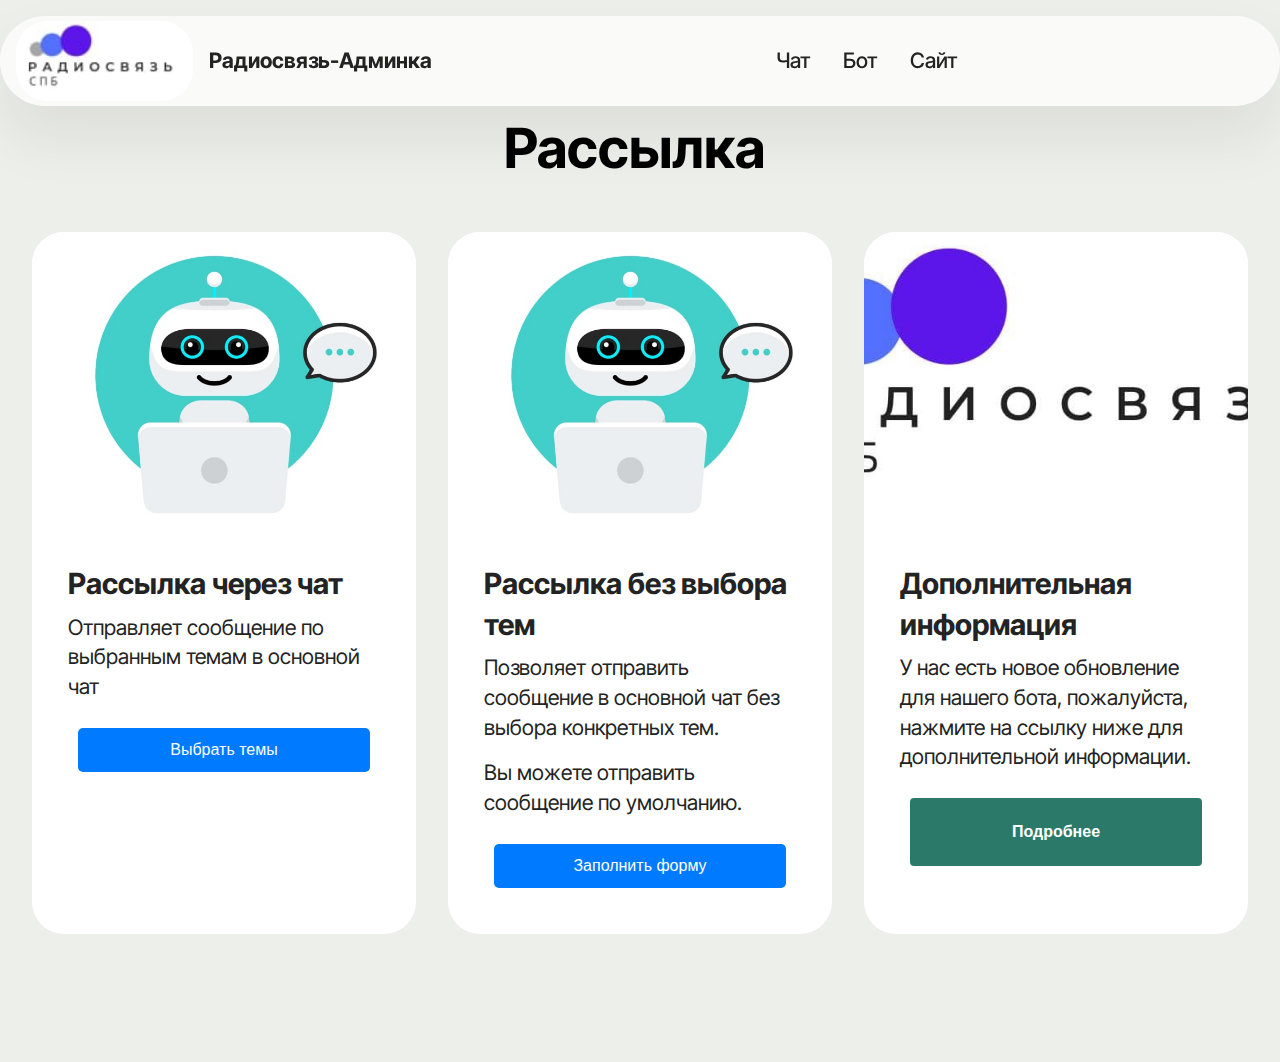
==== admin_lira/index.html @ dedae709 "main_2" ====
<!DOCTYPE html>
<html lang="ru">
<head>
    <meta charset="UTF-8">
    <meta name="viewport" content="width=device-width, initial-scale=1.0">
    <title>Выбор тем для Telegram групп</title>
    
    <link rel="stylesheet" href="assets/bootstrap/css/bootstrap.min.css">
    <link rel="stylesheet" href="assets/bootstrap/css/bootstrap-grid.min.css">
    <link rel="stylesheet" href="assets/bootstrap/css/bootstrap-reboot.min.css">
    <link rel="stylesheet" href="assets/animatecss/animate.css">
    <link rel="stylesheet" href="assets/dropdown/css/style.css">
    <link rel="stylesheet" href="assets/theme/css/style.css">
    <link rel="preload" href="https://fonts.googleapis.com/css?family=Inter+Tight:100,200,300,400,500,600,700,800,900,100i,200i,300i,400i,500i,600i,700i,800i,900i&display=swap" as="style" onload="this.onload=null;this.rel='stylesheet'">
    <link rel="preload" as="style" href="assets/mobirise/css/mbr-additional.css?v=ccTd9W">
    <link rel="stylesheet" href="assets/mobirise/css/mbr-additional.css?v=ccTd9W" type="text/css">
    <link rel="stylesheet" href="styles.css"> <!-- Подключение CSS -->
</head>
<body>

<section data-bs-version="5.1" class="menu menu5 cid-utfaYLsfMJ" once="menu" id="menu05-1i">
    <nav class="navbar navbar-dropdown navbar-fixed-top navbar-expand-lg">
        <div class="container">
            <div class="navbar-brand">
                <span class="navbar-logo">
                    <a href="https://dx78.ru/bot_lira/">
                        <img src="assets/images/logo-137x62.jpg" alt="Mobirise Website Builder" style="height: 5rem;">
                    </a>
                </span>
                <span class="navbar-caption-wrap"><a class="navbar-caption text-black display-4" href="https://dx78.ru/bot_lira/">Радиосвязь-Админка</a></span>
            </div>
            <button class="navbar-toggler" type="button" data-toggle="collapse" data-bs-toggle="collapse" data-target="#navbarSupportedContent" aria-controls="navbarNavAltMarkup" aria-expanded="false" aria-label="Toggle navigation">
                <div class="hamburger">
                    <span></span>
                    <span></span>
                    <span></span>
                    <span></span>
                </div>
            </button>
            <div class="collapse navbar-collapse" id="navbarSupportedContent">
                <ul class="navbar-nav nav-dropdown nav-right" data-app-modern-menu="true">
                    <li class="nav-item">
                        <a class="nav-link link text-black display-4" href="https://t.me/c/1863067354/720">Чат</a>
                    </li>
                    <li class="nav-item">
                        <a class="nav-link link text-black display-4" href="https://t.me/radiolo_bot"  aria-expanded="false">Бот</a>
                    </li>
                    <li class="nav-item">
                        <a class="nav-link link text-black display-4" href="https://dx78.ru/bot_lira/">Сайт</a>
                    </li>
                </ul>
            </div>
        </div>
    </nav>
</section>

<section data-bs-version="5.1" class="pricing02 cid-utfb4w1u7m" id="pricing02-1j">
    <div class="container">
        <div class="row justify-content-center">
            <div class="col-12 content-head">
                <div class="mbr-section-head mb-5">
                    <h4 class="mbr-section-title mbr-fonts-style align-center mb-0 display-2">
                        <strong>Рассылка&nbsp;</strong>
                    </h4>
                </div>
            </div>
        </div>

        <!-- Первый контейнер с выбором тем -->
        <div class="row">
            <div class="item features-image col-12 col-md-6 col-lg-4">
                <div class="item-wrapper">
                    <div class="item-img">
                        <img src="assets/images/571623756973-whatsloop-816x559.jpg" alt="Рассылка через чат">
                    </div>
                    <div class="item-content">
                        <h5 class="item-title mbr-fonts-style display-5">
                            <strong>Рассылка через чат</strong>
                        </h5>
                        <p class="mbr-text mbr-fonts-style display-7">
                            Отправляет сообщение по выбранным темам в основной чат
                        </p>
                        <button id="openFormBtn">Выбрать темы</button>
                        
                        <div id="overlay" class="overlay" style="display: none;">
                          <div class="theme-checkbox">
                              <h2>Выберите темы для Telegram групп:</h2>
                              <button id="selectAllBtn">Выбрать все</button>
                              <button id="deselectAllBtn">Снять выбор</button>
                              <div class="theme-list">
                                  <div class="theme-checkbox"><label><input type="checkbox" name="theme" value="Тема 1"> Срочные сообщения</label></div>
                                  <div class="theme-checkbox"><label><input type="checkbox" name="theme" value="Тема 2"> Полезные ссылки</label></div>
                                  <div class="theme-checkbox"><label><input type="checkbox" name="theme" value="Тема 3"> Месенджеры</label></div>
                                  <div class="theme-checkbox"><label><input type="checkbox" name="theme" value="Тема 4"> Софт по другим радиостанциям</label></div>
                                  <div class="theme-checkbox"><label><input type="checkbox" name="theme" value="Тема 5"> ВЕДА</label></div>
                                  <div class="theme-checkbox"><label><input type="checkbox" name="theme" value="Тема 6"> Гарантия Оборудование</label></div>
                                  <div class="theme-checkbox"><label><input type="checkbox" name="theme" value="Тема 7"> Ретрансляторы ДМР Lira</label></div>
                                  <div class="theme-checkbox"><label><input type="checkbox" name="theme" value="Тема 8"> Lira. Софт. Рекомендации . Обсуждения</label></div>
                                  <div class="theme-checkbox"><label><input type="checkbox" name="theme" value="Тема 9"> Дремучая дичь в установке антенн</label></div>
                                  <div class="theme-checkbox"><label><input type="checkbox" name="theme" value="Тема 10"> Заказ раций, обмен, продажа</label></div>
                                  <div class="theme-checkbox"><label><input type="checkbox" name="theme" value="Тема 11"> Ветерок Артгруппа</label></div>
                                  <div class="theme-checkbox"><label><input type="checkbox" name="theme" value="Тема 12"> Организация связи. Настройки</label></div>
                                  <div class="theme-checkbox"><label><input type="checkbox" name="theme" value="Тема 13"> ZOV карты</label></div>
                                  <div class="theme-checkbox"><label><input type="checkbox" name="theme" value="Тема 14"> Детекторы дронов. Оптимизация выбора</label></div>
                                  <div class="theme-checkbox"><label><input type="checkbox" name="theme" value="Тема 15"> Антенны. Литература и информация</label></div>
                                  <div class="theme-checkbox"><label><input type="checkbox" name="theme" value="Тема 16"> Глушилки. Дронов, связи и тд</label></div>
                                  <div class="theme-checkbox"><label><input type="checkbox" name="theme" value="Тема 17"> Соседи</label></div>
                                  <div class="theme-checkbox"><label><input type="checkbox" name="theme" value="Тема 18"> Анонс нового оборудования</label></div>
                                  <div class="theme-checkbox"><label><input type="checkbox" name="theme" value="Тема 19"> Дроны</label></div>
                                  <div class="theme-checkbox"><label><input type="checkbox" name="theme" value="Тема 20"> ГРОЗА Программа корректировки огня</label></div>
                                  <div class="theme-checkbox"><label><input type="checkbox" name="theme" value="Тема 21"> Решение для установки в технику</label></div>
                                  <div class="theme-checkbox"><label><input type="checkbox" name="theme" value="Тема 22"> Софт Lira. Примеры прошивок</label></div>
                                  <div class="theme-checkbox"><label><input type="checkbox" name="theme" value="Тема 23"> Дронница 2024</label></div>
                                  <div class="theme-checkbox"><label><input type="checkbox" name="theme" value="Тема 24"> Не рэб средство индивидуальной защиты</label></div>
                                  <div class="theme-checkbox"><label><input type="checkbox" name="theme" value="Тема 25"> Все по антеннам укв</label></div>
                                  <div class="theme-checkbox"><label><input type="checkbox" name="theme" value="Тема 26"> КЦПН Координационный Центр помощи</label></div>
                                  <div class="theme-checkbox"><label><input type="checkbox" name="theme" value="Тема 27"> Артиллерия вопросы. Помощь профессионалов</label></div>
                                  <div class="theme-checkbox"><label><input type="checkbox" name="theme" value="Тема 28"> NANO VNA</label></div>
                                  <div class="theme-checkbox"><label><input type="checkbox" name="theme" value="Тема 29"> Борьба с FPV</label></div>
                                  <div class="theme-checkbox"><label><input type="checkbox" name="theme" value="Тема 30"> KillCode</label></div>
                                  <div class="theme-checkbox"><label><input type="checkbox" name="theme" value="Тема 31"> Памяти</label></div>
                                  <div class="theme-checkbox"><label><input type="checkbox" name="theme" value="Тема 32"> Тактическая медицина</label></div>
                                  <div class="theme-checkbox"><label><input type="checkbox" name="theme" value="Тема 33"> Радиомониторинг</label></div>
                                  <div class="theme-checkbox"><label><input type="checkbox" name="theme" value="Тема 34"> Крипта</label></div>
                                  <div class="theme-checkbox"><label><input type="checkbox" name="theme" value="Тема 35"> Авиационная связь. И возможное взаимодействие</label></div>
                                  <div class="theme-checkbox"><label><input type="checkbox" name="theme" value="Тема 36"> ГПС Навигация. Полезный софт</label></div>
                                  <div class="theme-checkbox"><label><input type="checkbox" name="theme" value="Тема 37"> Вопросы в Академию связи</label></div>
                                  <div class="theme-checkbox"><label><input type="checkbox" name="theme" value="Тема 38"> Предложения ВУЗов по нашей тематике</label></div>
                                  <div class="theme-checkbox"><label><input type="checkbox" name="theme" value="Тема 39"> Репей Созвездие</label></div>
                                  <div class="theme-checkbox"><label><input type="checkbox" name="theme" value="Тема 40"> Для добавления связистов и причастных, пишите</label></div>
                                  <div class="theme-checkbox"><label><input type="checkbox" name="theme" value="Тема 41"> Сторонние ПО потРСТ</label></div>
                                  <div class="theme-checkbox"><label><input type="checkbox" name="theme" value="Тема 42"> Новости в связи от противника</label></div>
                                  <div class="theme-checkbox"><label><input type="checkbox" name="theme" value="Тема 43"> Пожелания и негатив по Lira</label></div>
                                  <div class="theme-checkbox"><label><input type="checkbox" name="theme" value="Тема 44"> Сотник</label></div>
                                  <div class="theme-checkbox"><label><input type="checkbox" name="theme" value="Тема 45"> При проблемах с РСТ. Гарантия</label></div>
                                  <div class="theme-checkbox"><label><input type="checkbox" name="theme" value="Тема 46"> Маскировка объектов. Техники. Ложные</label></div>
                                  <div class="theme-checkbox"><label><input type="checkbox" name="theme" value="Тема 47"> Периферия для раций. Обсуждение только</label></div>
                                  <div class="theme-checkbox"><label><input type="checkbox" name="theme" value="Тема 48"> Обсуждение установок радиостанций</label></div>
                                  <div class="theme-checkbox"><label><input type="checkbox" name="theme" value="Тема 49"> Информация по наличию оборудования</label></div>
                                  <div class="theme-checkbox"><label><input type="checkbox" name="theme" value="Тема 50"> Помехи связи противнику</label></div>
                              </div>
                              <div>
                                  <label for="message">Ваше сообщение:</label>
                                  <textarea id="message" name="message" rows="4"></textarea>
                              </div>
                              <div>
                                  <label for="file">Прикрепить файл:</label>
                                  <input type="file" id="fileInput" name="file" accept="*">
                              </div>
                              <button type="button" id="sendBtn">Отправить</button>
                              <button type="button" id="closeFormBtn">Закрыть</button>
                          </div>
                      </div>
                    </div>
                </div>
            </div>
            <!-- Второй контейнер без выбора тем -->
            <div class="item features-image col-12 col-md-6 col-lg-4">
                <div class="item-wrapper">
                    <div class="item-img">
                        <img src="assets/images/571623756973-whatsloop-816x559.jpg" alt="Рассылка без выбора тем">
                    </div>
                    <div class="item-content">
                        <h5 class="item-title mbr-fonts-style display-5">
                            <strong>Рассылка без выбора тем</strong>
                        </h5>
                        <p class="mbr-text mbr-fonts-style display-7">
                            Позволяет отправить сообщение в основной чат без выбора конкретных тем.
                        </p>
                        <p class="mbr-text mbr-fonts-style display-7">
                            Вы можете отправить сообщение по умолчанию.
                        </p>
                        <button id="openSimpleFormBtn">Заполнить форму</button>
                        
                        <div id="simpleOverlay" class="overlay" style="display: none;">
                            <div class="form-container">
                                <h2>Ваше сообщение:</h2>
                                <div>
                                    <label for="simpleMessage">Сообщение:</label>
                                    <textarea id="simpleMessage" name="simpleMessage" rows="4" style="width: 100%;"></textarea>
                                </div>
                                <div>
                                    <label for="simpleFile">Прикрепить файл:</label>
                                    <input type="file" id="simpleFileInput" name="simpleFile" accept="*">
                                </div>
                                <button type="button" id="sendSimpleBtn">Отправить</button>
                                <button type="button" id="closeSimpleFormBtn">Закрыть</button>
                            </div>
                        </div>
                    </div>
                </div>
            </div>

            <!-- Третий контейнер с фотографией, текстом и кнопкой-ссылкой -->
  <div class="item features-image col-12 col-md-6 col-lg-4">
      <div class="item-wrapper">
          <div class="item-img">
                        <img src="assets/images/logo-802x362.jpg" alt="Третий контейнер">
            </div>
              <div class="item-content">
                        <h5 class="item-title mbr-fonts-style display-5">
                            <strong>Дополнительная информация</strong>
                        </h5>
                        <p class="mbr-text mbr-fonts-style display-7">
                            У нас есть новое обновление для нашего бота, пожалуйста, нажмите на ссылку ниже для дополнительной информации.
                        </p>
                        <a class="btn btn-primary" href="https://dx78.ru/bot_lira/" target="_blank">Подробнее</a>
                    </div>
                </div>
            </div>
        </div>
    </div>
  
    <script src="script.js"></script> <!-- Подключение JavaScript -->
</section>
</body>
</html>
---- admin_lira/assets/dropdown/css/style.css ----
.navbar-dropdown {
  left: 0;
  padding: 0;
  position: absolute;
  right: 0;
  top: 0;
  transition: all 0.45s ease;
  z-index: 1030;
  background: #282828; }
  .navbar-dropdown .navbar-logo {
    margin-right: 0.8rem;
    transition: margin 0.3s ease-in-out;
    vertical-align: middle; }
    .navbar-dropdown .navbar-logo img {
      height: 3.125rem;
      transition: all 0.3s ease-in-out; }
    .navbar-dropdown .navbar-logo.mbr-iconfont {
      font-size: 3.125rem;
      line-height: 3.125rem; }
  .navbar-dropdown .navbar-caption {
    font-weight: 700;
    white-space: normal;
    vertical-align: -4px;
    line-height: 3.125rem !important; }
    .navbar-dropdown .navbar-caption, .navbar-dropdown .navbar-caption:hover {
      color: inherit;
      text-decoration: none; }
  .navbar-dropdown .mbr-iconfont + .navbar-caption {
    vertical-align: -1px; }
  .navbar-dropdown.navbar-fixed-top {
    position: fixed; }
  .navbar-dropdown .navbar-brand span {
    vertical-align: -4px; }
  .navbar-dropdown.bg-color.transparent {
    background: none; }
  .navbar-dropdown.navbar-short .navbar-brand {
    padding: 0.625rem 0; }
    .navbar-dropdown.navbar-short .navbar-brand span {
      vertical-align: -1px; }
  .navbar-dropdown.navbar-short .navbar-caption {
    line-height: 2.375rem !important;
    vertical-align: -2px; }
  .navbar-dropdown.navbar-short .navbar-logo {
    margin-right: 0.5rem; }
    .navbar-dropdown.navbar-short .navbar-logo img {
      height: 2.375rem; }
    .navbar-dropdown.navbar-short .navbar-logo.mbr-iconfont {
      font-size: 2.375rem;
      line-height: 2.375rem; }
  .navbar-dropdown.navbar-short .mbr-table-cell {
    height: 3.625rem; }
  .navbar-dropdown .navbar-close {
    left: 0.6875rem;
    position: fixed;
    top: 0.75rem;
    z-index: 1000; }
  .navbar-dropdown .hamburger-icon {
    content: "";
    display: inline-block;
    vertical-align: middle;
    width: 16px;
    -webkit-box-shadow: 0 -6px 0 1px #282828,0 0 0 1px #282828,0 6px 0 1px #282828;
    -moz-box-shadow: 0 -6px 0 1px #282828,0 0 0 1px #282828,0 6px 0 1px #282828;
    box-shadow: 0 -6px 0 1px #282828,0 0 0 1px #282828,0 6px 0 1px #282828; }

.dropdown-menu .dropdown-toggle[data-toggle="dropdown-submenu"]::after {
  border-bottom: 0.35em solid transparent;
  border-left: 0.35em solid;
  border-right: 0;
  border-top: 0.35em solid transparent;
  margin-left: 0.3rem; }

.dropdown-menu .dropdown-item:focus {
  outline: 0; }

.nav-dropdown {
  font-size: 0.75rem;
  font-weight: 500;
  height: auto !important; }
  .nav-dropdown .nav-btn {
    padding-left: 1rem; }
  .nav-dropdown .link {
    margin: .667em 1.667em;
    font-weight: 500;
    padding: 0;
    transition: color .2s ease-in-out; }
    .nav-dropdown .link.dropdown-toggle {
      margin-right: 2.583em; }
      .nav-dropdown .link.dropdown-toggle::after {
        margin-left: .25rem;
        border-top: 0.35em solid;
        border-right: 0.35em solid transparent;
        border-left: 0.35em solid transparent;
        border-bottom: 0; }
      .nav-dropdown .link.dropdown-toggle[aria-expanded="true"] {
        margin: 0;
        padding: 0.667em 3.263em  0.667em 1.667em; }
  .nav-dropdown .link::after,
  .nav-dropdown .dropdown-item::after {
    color: inherit; }
  .nav-dropdown .btn {
    font-size: 0.75rem;
    font-weight: 700;
    letter-spacing: 0;
    margin-bottom: 0;
    padding-left: 1.25rem;
    padding-right: 1.25rem; }
  .nav-dropdown .dropdown-menu {
    border-radius: 0;
    border: 0;
    left: 0;
    margin: 0;
    padding-bottom: 1.25rem;
    padding-top: 1.25rem;
    position: relative; }
  .nav-dropdown .dropdown-submenu {
    margin-left: 0.125rem;
    top: 0; }
  .nav-dropdown .dropdown-item {
    font-weight: 500;
    line-height: 2;
    padding: 0.3846em 4.615em 0.3846em 1.5385em;
    position: relative;
    transition: color .2s ease-in-out, background-color .2s ease-in-out; }
    .nav-dropdown .dropdown-item::after {
      margin-top: -0.3077em;
      position: absolute;
      right: 1.1538em;
      top: 50%; }
    .nav-dropdown .dropdown-item:focus, .nav-dropdown .dropdown-item:hover {
      background: none; }

@media (max-width: 767px) {
  .nav-dropdown.navbar-toggleable-sm {
    bottom: 0;
    display: none;
    left: 0;
    overflow-x: hidden;
    position: fixed;
    top: 0;
    transform: translateX(-100%);
    -ms-transform: translateX(-100%);
    -webkit-transform: translateX(-100%);
    width: 18.75rem;
    z-index: 999; } }
.nav-dropdown.navbar-toggleable-xl {
  bottom: 0;
  display: none;
  left: 0;
  overflow-x: hidden;
  position: fixed;
  top: 0;
  transform: translateX(-100%);
  -ms-transform: translateX(-100%);
  -webkit-transform: translateX(-100%);
  width: 18.75rem;
  z-index: 999; }

.nav-dropdown-sm {
  display: block !important;
  overflow-x: hidden;
  overflow: auto;
  padding-top: 3.875rem; }
  .nav-dropdown-sm::after {
    content: "";
    display: block;
    height: 3rem;
    width: 100%; }
  .nav-dropdown-sm.collapse.in ~ .navbar-close {
    display: block !important; }
  .nav-dropdown-sm.collapsing, .nav-dropdown-sm.collapse.in {
    transform: translateX(0);
    -ms-transform: translateX(0);
    -webkit-transform: translateX(0);
    transition: all 0.25s ease-out;
    -webkit-transition: all 0.25s ease-out;
    background: #282828; }
  .nav-dropdown-sm.collapsing[aria-expanded="false"] {
    transform: translateX(-100%);
    -ms-transform: translateX(-100%);
    -webkit-transform: translateX(-100%); }
  .nav-dropdown-sm .nav-item {
    display: block;
    margin-left: 0 !important;
    padding-left: 0; }
  .nav-dropdown-sm .link,
  .nav-dropdown-sm .dropdown-item {
    border-top: 1px dotted rgba(255, 255, 255, 0.1);
    font-size: 0.8125rem;
    line-height: 1.6;
    margin: 0 !important;
    padding: 0.875rem 2.4rem 0.875rem 1.5625rem !important;
    position: relative;
    white-space: normal; }
    .nav-dropdown-sm .link:focus, .nav-dropdown-sm .link:hover,
    .nav-dropdown-sm .dropdown-item:focus,
    .nav-dropdown-sm .dropdown-item:hover {
      background: rgba(0, 0, 0, 0.2) !important;
      color: #c0a375; }
  .nav-dropdown-sm .nav-btn {
    position: relative;
    padding: 1.5625rem 1.5625rem 0 1.5625rem; }
    .nav-dropdown-sm .nav-btn::before {
      border-top: 1px dotted rgba(255, 255, 255, 0.1);
      content: "";
      left: 0;
      position: absolute;
      top: 0;
      width: 100%; }
    .nav-dropdown-sm .nav-btn + .nav-btn {
      padding-top: 0.625rem; }
      .nav-dropdown-sm .nav-btn + .nav-btn::before {
        display: none; }
  .nav-dropdown-sm .btn {
    padding: 0.625rem 0; }
  .nav-dropdown-sm .dropdown-toggle[data-toggle="dropdown-submenu"]::after {
    margin-left: .25rem;
    border-top: 0.35em solid;
    border-right: 0.35em solid transparent;
    border-left: 0.35em solid transparent;
    border-bottom: 0; }
  .nav-dropdown-sm .dropdown-toggle[data-toggle="dropdown-submenu"][aria-expanded="true"]::after {
    border-top: 0;
    border-right: 0.35em solid transparent;
    border-left: 0.35em solid transparent;
    border-bottom: 0.35em solid; }
  .nav-dropdown-sm .dropdown-menu {
    margin: 0;
    padding: 0;
    position: relative;
    top: 0;
    left: 0;
    width: 100%;
    border: 0;
    float: none;
    border-radius: 0;
    background: none; }
  .nav-dropdown-sm .dropdown-submenu {
    left: 100%;
    margin-left: 0.125rem;
    margin-top: -1.25rem;
    top: 0; }

.navbar-toggleable-sm .nav-dropdown .dropdown-menu {
  position: absolute; }

.navbar-toggleable-sm .nav-dropdown .dropdown-submenu {
  left: 100%;
  margin-left: 0.125rem;
  margin-top: -1.25rem;
  top: 0; }

.navbar-toggleable-sm.opened .nav-dropdown .dropdown-menu {
  position: relative; }

.navbar-toggleable-sm.opened .nav-dropdown .dropdown-submenu {
  left: 0;
  margin-left: 00rem;
  margin-top: 0rem;
  top: 0; }

.is-builder .nav-dropdown.collapsing {
  transition: none !important; }
---- admin_lira/assets/theme/css/style.css ----
@charset "UTF-8";
section {
  background-color: #ffffff;
}

body {
  font-style: normal;
  line-height: 1.5;
  font-weight: 400;
  color: #232323;
  position: relative;
}

button {
  background-color: transparent;
  border-color: transparent;
}

.embla__button,
.carousel-control {
  background-color: #edefea !important;
  opacity: 0.8 !important;
  color: #464845 !important;
  border-color: #edefea !important;
}

.carousel .close,
.modalWindow .close {
  background-color: #edefea !important;
  color: #464845 !important;
  border-color: #edefea !important;
  opacity: 0.8 !important;
}

.carousel .close:hover,
.modalWindow .close:hover {
  opacity: 1 !important;
}

.carousel-indicators li {
  background-color: #edefea !important;
  border: 2px solid #464845 !important;
}

.carousel-indicators li:hover,
.carousel-indicators li:active {
  opacity: 0.8 !important;
}

.embla__button:hover,
.carousel-control:hover {
  background-color: #edefea !important;
  opacity: 1 !important;
}

.modalWindow-video-container {
  height: 80%;
}

section,
.container,
.container-fluid {
  position: relative;
  word-wrap: break-word;
}

a.mbr-iconfont:hover {
  text-decoration: none;
}

.article .lead p,
.article .lead ul,
.article .lead ol,
.article .lead pre,
.article .lead blockquote {
  margin-bottom: 0;
}

a {
  font-style: normal;
  font-weight: 400;
  cursor: pointer;
}
a, a:hover {
  text-decoration: none;
}

.mbr-section-title {
  font-style: normal;
  line-height: 1.3;
}

.mbr-section-subtitle {
  line-height: 1.3;
}

.mbr-text {
  font-style: normal;
  line-height: 1.7;
}

h1,
h2,
h3,
h4,
h5,
h6,
.display-1,
.display-2,
.display-4,
.display-5,
.display-7,
span,
p,
a {
  line-height: 1;
  word-break: break-word;
  word-wrap: break-word;
  font-weight: 400;
}

b,
strong {
  font-weight: bold;
}

input:-webkit-autofill, input:-webkit-autofill:hover, input:-webkit-autofill:focus, input:-webkit-autofill:active {
  transition-delay: 9999s;
  -webkit-transition-property: background-color, color;
  transition-property: background-color, color;
}

textarea[type=hidden] {
  display: none;
}

section {
  background-position: 50% 50%;
  background-repeat: no-repeat;
  background-size: cover;
}
section .mbr-background-video,
section .mbr-background-video-preview {
  position: absolute;
  bottom: 0;
  left: 0;
  right: 0;
  top: 0;
}

.hidden {
  visibility: hidden;
}

.mbr-z-index20 {
  z-index: 20;
}

/*! Base colors */
.mbr-white {
  color: #ffffff;
}

.mbr-black {
  color: #111111;
}

.mbr-bg-white {
  background-color: #ffffff;
}

.mbr-bg-black {
  background-color: #000000;
}

/*! Text-aligns */
.align-left {
  text-align: left;
}

.align-center {
  text-align: center;
}

.align-right {
  text-align: right;
}

/*! Font-weight  */
.mbr-light {
  font-weight: 300;
}

.mbr-regular {
  font-weight: 400;
}

.mbr-semibold {
  font-weight: 500;
}

.mbr-bold {
  font-weight: 700;
}

/*! Media  */
.media-content {
  flex-basis: 100%;
}

.media-container-row {
  display: flex;
  flex-direction: row;
  flex-wrap: wrap;
  justify-content: center;
  align-content: center;
  align-items: start;
}
.media-container-row .media-size-item {
  width: 400px;
}

.media-container-column {
  display: flex;
  flex-direction: column;
  flex-wrap: wrap;
  justify-content: center;
  align-content: center;
  align-items: stretch;
}
.media-container-column > * {
  width: 100%;
}

@media (min-width: 992px) {
  .media-container-row {
    flex-wrap: nowrap;
  }
}
figure {
  margin-bottom: 0;
  overflow: hidden;
}

figure[mbr-media-size] {
  transition: width 0.1s;
}

img,
iframe {
  display: block;
  width: 100%;
}

.card {
  background-color: transparent;
  border: none;
}

.card-box {
  width: 100%;
}

.card-img {
  text-align: center;
  flex-shrink: 0;
  -webkit-flex-shrink: 0;
}

.media {
  max-width: 100%;
  margin: 0 auto;
}

.mbr-figure {
  align-self: center;
}

.media-container > div {
  max-width: 100%;
}

.mbr-figure img,
.card-img img {
  width: 100%;
}

@media (max-width: 991px) {
  .media-size-item {
    width: auto !important;
  }
  .media {
    width: auto;
  }
  .mbr-figure {
    width: 100% !important;
  }
}
/*! Buttons */
.mbr-section-btn {
  margin-left: -0.6rem;
  margin-right: -0.6rem;
  font-size: 0;
}

.btn {
  font-weight: 600;
  border-width: 1px;
  font-style: normal;
  margin: 0.6rem 0.6rem;
  white-space: normal;
  transition: all 0.2s ease-in-out;
  display: inline-flex;
  align-items: center;
  justify-content: center;
  word-break: break-word;
}

.btn-sm {
  font-weight: 600;
  letter-spacing: 0px;
  transition: all 0.3s ease-in-out;
}

.btn-md {
  font-weight: 600;
  letter-spacing: 0px;
  transition: all 0.3s ease-in-out;
}

.btn-lg {
  font-weight: 600;
  letter-spacing: 0px;
  transition: all 0.3s ease-in-out;
}

.btn-form {
  margin: 0;
}
.btn-form:hover {
  cursor: pointer;
}

nav .mbr-section-btn {
  margin-left: 0rem;
  margin-right: 0rem;
}

/*! Btn icon margin */
.btn .mbr-iconfont,
.btn.btn-sm .mbr-iconfont {
  order: 1;
  cursor: pointer;
  margin-left: 0.5rem;
  vertical-align: sub;
}

.btn.btn-md .mbr-iconfont,
.btn.btn-md .mbr-iconfont {
  margin-left: 0.8rem;
}

.mbr-regular {
  font-weight: 400;
}

.mbr-semibold {
  font-weight: 500;
}

.mbr-bold {
  font-weight: 700;
}

[type=submit] {
  -webkit-appearance: none;
}

/*! Full-screen */
.mbr-fullscreen .mbr-overlay {
  min-height: 100vh;
}

.mbr-fullscreen {
  display: flex;
  display: -moz-flex;
  display: -ms-flex;
  display: -o-flex;
  align-items: center;
  min-height: 100vh;
  padding-top: 3rem;
  padding-bottom: 3rem;
}

/*! Map */
.map {
  height: 25rem;
  position: relative;
}
.map iframe {
  width: 100%;
  height: 100%;
}

/*! Scroll to top arrow */
.mbr-arrow-up {
  bottom: 25px;
  right: 90px;
  position: fixed;
  text-align: right;
  z-index: 5000;
  color: #ffffff;
  font-size: 22px;
}

.mbr-arrow-up a {
  background: rgba(0, 0, 0, 0.2);
  border-radius: 50%;
  color: #fff;
  display: inline-block;
  height: 60px;
  width: 60px;
  border: 2px solid #fff;
  outline-style: none !important;
  position: relative;
  text-decoration: none;
  transition: all 0.3s ease-in-out;
  cursor: pointer;
  text-align: center;
}
.mbr-arrow-up a:hover {
  background-color: rgba(0, 0, 0, 0.4);
}
.mbr-arrow-up a i {
  line-height: 60px;
}

.mbr-arrow-up-icon {
  display: block;
  color: #fff;
}

.mbr-arrow-up-icon::before {
  content: "›";
  display: inline-block;
  font-family: serif;
  font-size: 22px;
  line-height: 1;
  font-style: normal;
  position: relative;
  top: 6px;
  left: -4px;
  transform: rotate(-90deg);
}

/*! Arrow Down */
.mbr-arrow {
  position: absolute;
  bottom: 45px;
  left: 50%;
  width: 60px;
  height: 60px;
  cursor: pointer;
  background-color: rgba(80, 80, 80, 0.5);
  border-radius: 50%;
  transform: translateX(-50%);
}
@media (max-width: 767px) {
  .mbr-arrow {
    display: none;
  }
}
.mbr-arrow > a {
  display: inline-block;
  text-decoration: none;
  outline-style: none;
  animation: arrowdown 1.7s ease-in-out infinite;
  color: #ffffff;
}
.mbr-arrow > a > i {
  position: absolute;
  top: -2px;
  left: 15px;
  font-size: 2rem;
}

#scrollToTop a i::before {
  content: "";
  position: absolute;
  display: block;
  border-bottom: 2.5px solid #fff;
  border-left: 2.5px solid #fff;
  width: 27.8%;
  height: 27.8%;
  left: 50%;
  top: 51%;
  transform: translateY(-30%) translateX(-50%) rotate(135deg);
}

@keyframes arrowdown {
  0% {
    transform: translateY(0px);
  }
  50% {
    transform: translateY(-5px);
  }
  100% {
    transform: translateY(0px);
  }
}
@media (max-width: 500px) {
  .mbr-arrow-up {
    left: 0;
    right: 0;
    text-align: center;
  }
}
/*Gradients animation*/
@keyframes gradient-animation {
  from {
    background-position: 0% 100%;
    animation-timing-function: ease-in-out;
  }
  to {
    background-position: 100% 0%;
    animation-timing-function: ease-in-out;
  }
}
.bg-gradient {
  background-size: 200% 200%;
  animation: gradient-animation 5s infinite alternate;
  -webkit-animation: gradient-animation 5s infinite alternate;
}

.menu .navbar-brand {
  display: -webkit-flex;
}
.menu .navbar-brand span {
  display: flex;
  display: -webkit-flex;
}
.menu .navbar-brand .navbar-caption-wrap {
  display: -webkit-flex;
}
.menu .navbar-brand .navbar-logo img {
  display: -webkit-flex;
  width: auto;
}
@media (min-width: 768px) and (max-width: 991px) {
  .menu .navbar-toggleable-sm .navbar-nav {
    display: -ms-flexbox;
  }
}
@media (max-width: 991px) {
  .menu .navbar-collapse {
    max-height: 93.5vh;
  }
  .menu .navbar-collapse.show {
    overflow: auto;
  }
}
@media (min-width: 992px) {
  .menu .navbar-nav.nav-dropdown {
    display: -webkit-flex;
  }
  .menu .navbar-toggleable-sm .navbar-collapse {
    display: -webkit-flex !important;
  }
  .menu .collapsed .navbar-collapse {
    max-height: 93.5vh;
  }
  .menu .collapsed .navbar-collapse.show {
    overflow: auto;
  }
}
@media (max-width: 767px) {
  .menu .navbar-collapse {
    max-height: 80vh;
  }
}

.nav-link .mbr-iconfont {
  margin-right: 0.5rem;
}

.navbar {
  display: -webkit-flex;
  -webkit-flex-wrap: wrap;
  -webkit-align-items: center;
  -webkit-justify-content: space-between;
}

.navbar-collapse {
  -webkit-flex-basis: 100%;
  -webkit-flex-grow: 1;
  -webkit-align-items: center;
}

.nav-dropdown .link {
  padding: 0.667em 1.667em !important;
  margin: 0 !important;
}

.nav {
  display: -webkit-flex;
  -webkit-flex-wrap: wrap;
}

.row {
  display: -webkit-flex;
  -webkit-flex-wrap: wrap;
}

.justify-content-center {
  -webkit-justify-content: center;
}

.form-inline {
  display: -webkit-flex;
}

.card-wrapper {
  -webkit-flex: 1;
}

.carousel-control {
  z-index: 10;
  display: -webkit-flex;
}

.carousel-controls {
  display: -webkit-flex;
}

.media {
  display: -webkit-flex;
}

.form-group:focus {
  outline: none;
}

.jq-selectbox__select {
  padding: 7px 0;
  position: relative;
}

.jq-selectbox__dropdown {
  overflow: hidden;
  border-radius: 10px;
  position: absolute;
  top: 100%;
  left: 0 !important;
  width: 100% !important;
}

.jq-selectbox__trigger-arrow {
  right: 0;
  transform: translateY(-50%);
}

.jq-selectbox li {
  padding: 1.07em 0.5em;
}

input[type=range] {
  padding-left: 0 !important;
  padding-right: 0 !important;
}

.modal-dialog,
.modal-content {
  height: 100%;
}

.modal-dialog .carousel-inner {
  height: calc(100vh - 1.75rem);
}
@media (max-width: 575px) {
  .modal-dialog .carousel-inner {
    height: calc(100vh - 1rem);
  }
}

.carousel-item {
  text-align: center;
}

.carousel-item img {
  margin: auto;
}

.navbar-toggler {
  align-self: flex-start;
  padding: 0.25rem 0.75rem;
  font-size: 1.25rem;
  line-height: 1;
  background: transparent;
  border: 1px solid transparent;
  border-radius: 0.25rem;
}

.navbar-toggler:focus,
.navbar-toggler:hover {
  text-decoration: none;
  box-shadow: none;
}

.navbar-toggler-icon {
  display: inline-block;
  width: 1.5em;
  height: 1.5em;
  vertical-align: middle;
  content: "";
  background: no-repeat center center;
  background-size: 100% 100%;
}

.navbar-toggler-left {
  position: absolute;
  left: 1rem;
}

.navbar-toggler-right {
  position: absolute;
  right: 1rem;
}

.card-img {
  width: auto;
}

.menu .navbar.collapsed:not(.beta-menu) {
  flex-direction: column;
}

.carousel-item.active,
.carousel-item-next,
.carousel-item-prev {
  display: flex;
}

.note-air-layout .dropup .dropdown-menu,
.note-air-layout .navbar-fixed-bottom .dropdown .dropdown-menu {
  bottom: initial !important;
}

html,
body {
  height: auto;
  min-height: 100vh;
}

.dropup .dropdown-toggle::after {
  display: none;
}

.form-asterisk {
  font-family: initial;
  position: absolute;
  top: -2px;
  font-weight: normal;
}

.form-control-label {
  position: relative;
  cursor: pointer;
  margin-bottom: 0.357em;
  padding: 0;
}

.alert {
  color: #ffffff;
  border-radius: 0;
  border: 0;
  font-size: 1.1rem;
  line-height: 1.5;
  margin-bottom: 1.875rem;
  padding: 1.25rem;
  position: relative;
  text-align: center;
}
.alert.alert-form::after {
  background-color: inherit;
  bottom: -7px;
  content: "";
  display: block;
  height: 14px;
  left: 50%;
  margin-left: -7px;
  position: absolute;
  transform: rotate(45deg);
  width: 14px;
}

.form-control {
  background-color: #ffffff;
  background-clip: border-box;
  color: #232323;
  line-height: 1rem !important;
  height: auto;
  padding: 1.2rem 2rem;
  transition: border-color 0.25s ease 0s;
  border: 1px solid transparent !important;
  border-radius: 4px;
  box-shadow: rgba(0, 0, 0, 0.07) 0px 1px 1px 0px, rgba(0, 0, 0, 0.07) 0px 1px 3px 0px, rgba(0, 0, 0, 0.03) 0px 0px 0px 1px;
}
.form-active .form-control:invalid {
  border-color: red;
}

.row > * {
  padding-right: 1rem;
  padding-left: 1rem;
}

form .row {
  margin-left: -0.6rem;
  margin-right: -0.6rem;
}
form .row [class*=col] {
  padding-left: 0.6rem;
  padding-right: 0.6rem;
}

form .mbr-section-btn {
  padding-left: 0.6rem;
  padding-right: 0.6rem;
}

form .form-check-input {
  margin-top: 0.5;
}

textarea.form-control {
  line-height: 1.5rem !important;
}

.form-group {
  margin-bottom: 1.2rem;
}

.form-control,
form .btn {
  min-height: 48px;
}

.gdpr-block label span.textGDPR input[name=gdpr] {
  top: 7px;
}

.form-control:focus {
  box-shadow: none;
}

:focus {
  outline: none;
}

.mbr-overlay {
  background-color: #000;
  bottom: 0;
  left: 0;
  opacity: 0.5;
  position: absolute;
  right: 0;
  top: 0;
  z-index: 0;
  pointer-events: none;
}

blockquote {
  font-style: italic;
  padding: 3rem;
  font-size: 1.09rem;
  position: relative;
  border-left: 3px solid;
}

ul,
ol,
pre,
blockquote {
  margin-bottom: 2.3125rem;
}

.mt-4 {
  margin-top: 2rem !important;
}

.mb-4 {
  margin-bottom: 2rem !important;
}

.container,
.container-fluid {
  padding-left: 16px;
  padding-right: 16px;
}

.row {
  margin-left: -16px;
  margin-right: -16px;
}
.row > [class*=col] {
  padding-left: 16px;
  padding-right: 16px;
}

@media (min-width: 992px) {
  .container-fluid {
    padding-left: 32px;
    padding-right: 32px;
  }
}
@media (max-width: 991px) {
  .mbr-container {
    padding-left: 16px;
    padding-right: 16px;
  }
}
.app-video-wrapper > img {
  opacity: 1;
}

.app-video-wrapper {
  background: transparent;
}

.item {
  position: relative;
}

.dropdown-menu .dropdown-menu {
  left: 100%;
}

.dropdown-item + .dropdown-menu {
  display: none;
}

.dropdown-item:hover + .dropdown-menu,
.dropdown-menu:hover {
  display: block;
}

@media (min-aspect-ratio: 16/9) {
  .mbr-video-foreground {
    height: 300% !important;
    top: -100% !important;
  }
}
@media (max-aspect-ratio: 16/9) {
  .mbr-video-foreground {
    width: 300% !important;
    left: -100% !important;
  }
}.engine {
	position: absolute;
	text-indent: -2400px;
	text-align: center;
	padding: 0;
	top: 0;
	left: -2400px;
}
---- admin_lira/assets/mobirise/css/mbr-additional.css ----
.btn {
  border-width: 2px;
}
img,
.card-wrap,
.card-wrapper,
.video-wrapper,
.mbr-figure iframe,
.google-map iframe,
.slide-content,
.plan,
.card,
.item-wrapper {
  border-radius: 2rem !important;
}
.video-wrapper {
  overflow: hidden;
}
body {
  font-family: Inter Tight;
}
.display-1 {
  font-family: 'Inter Tight', sans-serif;
  font-size: 5rem;
  line-height: 1;
}
.display-1 > .mbr-iconfont {
  font-size: 6.25rem;
}
.display-2 {
  font-family: 'Inter Tight', sans-serif;
  font-size: 4rem;
  line-height: 1;
}
.display-2 > .mbr-iconfont {
  font-size: 5rem;
}
.display-4 {
  font-family: 'Inter Tight', sans-serif;
  font-size: 1.4rem;
  line-height: 1.5;
}
.display-4 > .mbr-iconfont {
  font-size: 1.75rem;
}
.display-5 {
  font-family: 'Inter Tight', sans-serif;
  font-size: 2rem;
  line-height: 1.5;
}
.display-5 > .mbr-iconfont {
  font-size: 2.5rem;
}
.display-7 {
  font-family: 'Inter Tight', sans-serif;
  font-size: 1.4rem;
  line-height: 1.3;
}
.display-7 > .mbr-iconfont {
  font-size: 1.75rem;
}
/* ---- Fluid typography for mobile devices ---- */
/* 1.4 - font scale ratio ( bootstrap == 1.42857 ) */
/* 100vw - current viewport width */
/* (48 - 20)  48 == 48rem == 768px, 20 == 20rem == 320px(minimal supported viewport) */
/* 0.65 - min scale variable, may vary */
@media (max-width: 992px) {
  .display-1 {
    font-size: 4rem;
  }
}
@media (max-width: 768px) {
  .display-1 {
    font-size: 3.5rem;
    font-size: calc( 2.4rem + (5 - 2.4) * ((100vw - 20rem) / (48 - 20)));
    line-height: calc( 1.1 * (2.4rem + (5 - 2.4) * ((100vw - 20rem) / (48 - 20))));
  }
  .display-2 {
    font-size: 3.2rem;
    font-size: calc( 2.05rem + (4 - 2.05) * ((100vw - 20rem) / (48 - 20)));
    line-height: calc( 1.3 * (2.05rem + (4 - 2.05) * ((100vw - 20rem) / (48 - 20))));
  }
  .display-4 {
    font-size: 1.12rem;
    font-size: calc( 1.14rem + (1.4 - 1.14) * ((100vw - 20rem) / (48 - 20)));
    line-height: calc( 1.4 * (1.14rem + (1.4 - 1.14) * ((100vw - 20rem) / (48 - 20))));
  }
  .display-5 {
    font-size: 1.6rem;
    font-size: calc( 1.35rem + (2 - 1.35) * ((100vw - 20rem) / (48 - 20)));
    line-height: calc( 1.4 * (1.35rem + (2 - 1.35) * ((100vw - 20rem) / (48 - 20))));
  }
  .display-7 {
    font-size: 1.12rem;
    font-size: calc( 1.14rem + (1.4 - 1.14) * ((100vw - 20rem) / (48 - 20)));
    line-height: calc( 1.4 * (1.14rem + (1.4 - 1.14) * ((100vw - 20rem) / (48 - 20))));
  }
}
@media (min-width: 992px) and (max-width: 1400px) {
  .display-1 {
    font-size: 3.5rem;
    font-size: calc( 2.4rem + (5 - 2.4) * ((100vw - 62rem) / (87 - 62)));
    line-height: calc( 1.1 * (2.4rem + (5 - 2.4) * ((100vw - 62rem) / (87 - 62))));
  }
  .display-2 {
    font-size: 3.2rem;
    font-size: calc( 2.05rem + (4 - 2.05) * ((100vw - 62rem) / (87 - 62)));
    line-height: calc( 1.3 * (2.05rem + (4 - 2.05) * ((100vw - 62rem) / (87 - 62))));
  }
  .display-4 {
    font-size: 1.12rem;
    font-size: calc( 1.14rem + (1.4 - 1.14) * ((100vw - 62rem) / (87 - 62)));
    line-height: calc( 1.4 * (1.14rem + (1.4 - 1.14) * ((100vw - 62rem) / (87 - 62))));
  }
  .display-5 {
    font-size: 1.6rem;
    font-size: calc( 1.35rem + (2 - 1.35) * ((100vw - 62rem) / (87 - 62)));
    line-height: calc( 1.4 * (1.35rem + (2 - 1.35) * ((100vw - 62rem) / (87 - 62))));
  }
  .display-7 {
    font-size: 1.12rem;
    font-size: calc( 1.14rem + (1.4 - 1.14) * ((100vw - 62rem) / (87 - 62)));
    line-height: calc( 1.4 * (1.14rem + (1.4 - 1.14) * ((100vw - 62rem) / (87 - 62))));
  }
}
/* Buttons */
.btn {
  padding: 1.25rem 2rem;
  border-radius: 4px;
}
@media (max-width: 767px) {
  .btn {
    padding: 0.75rem 1.5rem;
  }
}
.btn-sm {
  padding: 0.6rem 1.2rem;
  border-radius: 4px;
}
.btn-md {
  padding: 0.6rem 1.2rem;
  border-radius: 4px;
}
.btn-lg {
  padding: 1.25rem 2rem;
  border-radius: 4px;
}
.bg-primary {
  background-color: #2b7a69 !important;
}
.bg-success {
  background-color: #3a341c !important;
}
.bg-info {
  background-color: #320707 !important;
}
.bg-warning {
  background-color: #a0e2e1 !important;
}
.bg-danger {
  background-color: #ffffff !important;
}
.btn-primary,
.btn-primary:active {
  background-color: #2b7a69 !important;
  border-color: #2b7a69 !important;
  color: #ffffff !important;
  box-shadow: none;
}
.btn-primary:hover,
.btn-primary:focus,
.btn-primary.focus,
.btn-primary.active {
  color: inherit;
  background-color: #38a089 !important;
  border-color: #38a089 !important;
  box-shadow: none;
}
.btn-primary.disabled,
.btn-primary:disabled {
  color: #ffffff !important;
  background-color: #38a089 !important;
  border-color: #38a089 !important;
}
.btn-secondary,
.btn-secondary:active {
  background-color: #ffd7ef !important;
  border-color: #ffd7ef !important;
  color: #d70081 !important;
  box-shadow: none;
}
.btn-secondary:hover,
.btn-secondary:focus,
.btn-secondary.focus,
.btn-secondary.active {
  color: inherit;
  background-color: #ffffff !important;
  border-color: #ffffff !important;
  box-shadow: none;
}
.btn-secondary.disabled,
.btn-secondary:disabled {
  color: #d70081 !important;
  background-color: #ffffff !important;
  border-color: #ffffff !important;
}
.btn-info,
.btn-info:active {
  background-color: #320707 !important;
  border-color: #320707 !important;
  color: #ffffff !important;
  box-shadow: none;
}
.btn-info:hover,
.btn-info:focus,
.btn-info.focus,
.btn-info.active {
  color: inherit;
  background-color: #5f0d0d !important;
  border-color: #5f0d0d !important;
  box-shadow: none;
}
.btn-info.disabled,
.btn-info:disabled {
  color: #ffffff !important;
  background-color: #5f0d0d !important;
  border-color: #5f0d0d !important;
}
.btn-success,
.btn-success:active {
  background-color: #3a341c !important;
  border-color: #3a341c !important;
  color: #ffffff !important;
  box-shadow: none;
}
.btn-success:hover,
.btn-success:focus,
.btn-success.focus,
.btn-success.active {
  color: inherit;
  background-color: #5c532d !important;
  border-color: #5c532d !important;
  box-shadow: none;
}
.btn-success.disabled,
.btn-success:disabled {
  color: #ffffff !important;
  background-color: #5c532d !important;
  border-color: #5c532d !important;
}
.btn-warning,
.btn-warning:active {
  background-color: #a0e2e1 !important;
  border-color: #a0e2e1 !important;
  color: #1f6463 !important;
  box-shadow: none;
}
.btn-warning:hover,
.btn-warning:focus,
.btn-warning.focus,
.btn-warning.active {
  color: inherit;
  background-color: #c7eeed !important;
  border-color: #c7eeed !important;
  box-shadow: none;
}
.btn-warning.disabled,
.btn-warning:disabled {
  color: #1f6463 !important;
  background-color: #c7eeed !important;
  border-color: #c7eeed !important;
}
.btn-danger,
.btn-danger:active {
  background-color: #ffffff !important;
  border-color: #ffffff !important;
  color: #808080 !important;
  box-shadow: none;
}
.btn-danger:hover,
.btn-danger:focus,
.btn-danger.focus,
.btn-danger.active {
  color: inherit;
  background-color: #ffffff !important;
  border-color: #ffffff !important;
  box-shadow: none;
}
.btn-danger.disabled,
.btn-danger:disabled {
  color: #808080 !important;
  background-color: #ffffff !important;
  border-color: #ffffff !important;
}
.btn-white,
.btn-white:active {
  background-color: #eff0ec !important;
  border-color: #eff0ec !important;
  color: #757b62 !important;
  box-shadow: none;
}
.btn-white:hover,
.btn-white:focus,
.btn-white.focus,
.btn-white.active {
  color: inherit;
  background-color: #ffffff !important;
  border-color: #ffffff !important;
  box-shadow: none;
}
.btn-white.disabled,
.btn-white:disabled {
  color: #757b62 !important;
  background-color: #ffffff !important;
  border-color: #ffffff !important;
}
.btn-black,
.btn-black:active {
  background-color: #232323 !important;
  border-color: #232323 !important;
  color: #ffffff !important;
  box-shadow: none;
}
.btn-black:hover,
.btn-black:focus,
.btn-black.focus,
.btn-black.active {
  color: inherit;
  background-color: #3d3d3d !important;
  border-color: #3d3d3d !important;
  box-shadow: none;
}
.btn-black.disabled,
.btn-black:disabled {
  color: #ffffff !important;
  background-color: #3d3d3d !important;
  border-color: #3d3d3d !important;
}
.btn-primary-outline,
.btn-primary-outline:active {
  background-color: transparent !important;
  border-color: #2b7a69;
  color: #2b7a69;
}
.btn-primary-outline:hover,
.btn-primary-outline:focus,
.btn-primary-outline.focus,
.btn-primary-outline.active {
  color: #143a32 !important;
  background-color: transparent !important;
  border-color: #143a32 !important;
  box-shadow: none !important;
}
.btn-primary-outline.disabled,
.btn-primary-outline:disabled {
  color: #ffffff !important;
  background-color: #2b7a69 !important;
  border-color: #2b7a69 !important;
}
.btn-secondary-outline,
.btn-secondary-outline:active {
  background-color: transparent !important;
  border-color: #ffd7ef;
  color: #ffd7ef;
}
.btn-secondary-outline:hover,
.btn-secondary-outline:focus,
.btn-secondary-outline.focus,
.btn-secondary-outline.active {
  color: #ff80cc !important;
  background-color: transparent !important;
  border-color: #ff80cc !important;
  box-shadow: none !important;
}
.btn-secondary-outline.disabled,
.btn-secondary-outline:disabled {
  color: #d70081 !important;
  background-color: #ffd7ef !important;
  border-color: #ffd7ef !important;
}
.btn-info-outline,
.btn-info-outline:active {
  background-color: transparent !important;
  border-color: #320707;
  color: #320707;
}
.btn-info-outline:hover,
.btn-info-outline:focus,
.btn-info-outline.focus,
.btn-info-outline.active {
  color: #000000 !important;
  background-color: transparent !important;
  border-color: #000000 !important;
  box-shadow: none !important;
}
.btn-info-outline.disabled,
.btn-info-outline:disabled {
  color: #ffffff !important;
  background-color: #320707 !important;
  border-color: #320707 !important;
}
.btn-success-outline,
.btn-success-outline:active {
  background-color: transparent !important;
  border-color: #3a341c;
  color: #3a341c;
}
.btn-success-outline:hover,
.btn-success-outline:focus,
.btn-success-outline.focus,
.btn-success-outline.active {
  color: #000000 !important;
  background-color: transparent !important;
  border-color: #000000 !important;
  box-shadow: none !important;
}
.btn-success-outline.disabled,
.btn-success-outline:disabled {
  color: #ffffff !important;
  background-color: #3a341c !important;
  border-color: #3a341c !important;
}
.btn-warning-outline,
.btn-warning-outline:active {
  background-color: transparent !important;
  border-color: #a0e2e1;
  color: #a0e2e1;
}
.btn-warning-outline:hover,
.btn-warning-outline:focus,
.btn-warning-outline.focus,
.btn-warning-outline.active {
  color: #5ececc !important;
  background-color: transparent !important;
  border-color: #5ececc !important;
  box-shadow: none !important;
}
.btn-warning-outline.disabled,
.btn-warning-outline:disabled {
  color: #1f6463 !important;
  background-color: #a0e2e1 !important;
  border-color: #a0e2e1 !important;
}
.btn-danger-outline,
.btn-danger-outline:active {
  background-color: transparent !important;
  border-color: #ffffff;
  color: #ffffff;
}
.btn-danger-outline:hover,
.btn-danger-outline:focus,
.btn-danger-outline.focus,
.btn-danger-outline.active {
  color: #d4d4d4 !important;
  background-color: transparent !important;
  border-color: #d4d4d4 !important;
  box-shadow: none !important;
}
.btn-danger-outline.disabled,
.btn-danger-outline:disabled {
  color: #808080 !important;
  background-color: #ffffff !important;
  border-color: #ffffff !important;
}
.btn-black-outline,
.btn-black-outline:active {
  background-color: transparent !important;
  border-color: #232323;
  color: #232323;
}
.btn-black-outline:hover,
.btn-black-outline:focus,
.btn-black-outline.focus,
.btn-black-outline.active {
  color: #000000 !important;
  background-color: transparent !important;
  border-color: #000000 !important;
  box-shadow: none !important;
}
.btn-black-outline.disabled,
.btn-black-outline:disabled {
  color: #ffffff !important;
  background-color: #232323 !important;
  border-color: #232323 !important;
}
.btn-white-outline,
.btn-white-outline:active {
  background-color: transparent !important;
  border-color: #fafafa;
  color: #fafafa;
}
.btn-white-outline:hover,
.btn-white-outline:focus,
.btn-white-outline.focus,
.btn-white-outline.active {
  color: #cfcfcf !important;
  background-color: transparent !important;
  border-color: #cfcfcf !important;
  box-shadow: none !important;
}
.btn-white-outline.disabled,
.btn-white-outline:disabled {
  color: #7a7a7a !important;
  background-color: #fafafa !important;
  border-color: #fafafa !important;
}
.text-primary {
  color: #2b7a69 !important;
}
.text-secondary {
  color: #ffd7ef !important;
}
.text-success {
  color: #3a341c !important;
}
.text-info {
  color: #320707 !important;
}
.text-warning {
  color: #a0e2e1 !important;
}
.text-danger {
  color: #ffffff !important;
}
.text-white {
  color: #fafafa !important;
}
.text-black {
  color: #232323 !important;
}
a.text-primary:hover,
a.text-primary:focus,
a.text-primary.active {
  color: #102f28 !important;
}
a.text-secondary:hover,
a.text-secondary:focus,
a.text-secondary.active {
  color: #ff71c6 !important;
}
a.text-success:hover,
a.text-success:focus,
a.text-success.active {
  color: #000000 !important;
}
a.text-info:hover,
a.text-info:focus,
a.text-info.active {
  color: #000000 !important;
}
a.text-warning:hover,
a.text-warning:focus,
a.text-warning.active {
  color: #52cac8 !important;
}
a.text-danger:hover,
a.text-danger:focus,
a.text-danger.active {
  color: #cccccc !important;
}
a.text-white:hover,
a.text-white:focus,
a.text-white.active {
  color: #c7c7c7 !important;
}
a.text-black:hover,
a.text-black:focus,
a.text-black.active {
  color: #000000 !important;
}
a[class*="text-"]:not(.nav-link):not(.dropdown-item):not([role]):not(.navbar-caption) {
  transition: 0.2s;
  position: relative;
  background-image: linear-gradient(currentColor 50%, currentColor 50%);
  background-size: 10000px 2px;
  background-repeat: no-repeat;
  background-position: 0 1.2em;
}
.nav-tabs .nav-link.active {
  color: #2b7a69;
}
.nav-tabs .nav-link:not(.active) {
  color: #232323;
}
.alert-success {
  background-color: #70c770;
}
.alert-info {
  background-color: #320707;
}
.alert-warning {
  background-color: #a0e2e1;
}
.alert-danger {
  background-color: #ffffff;
}
.mbr-section-btn .btn:not(.btn-form) {
  border-radius: 100px;
}
.mbr-gallery-filter li a {
  border-radius: 100px !important;
}
.mbr-gallery-filter li.active .btn {
  background-color: #2b7a69;
  border-color: #2b7a69;
  color: #ffffff;
}
.mbr-gallery-filter li.active .btn:focus {
  box-shadow: none;
}
.nav-tabs .nav-link {
  border-radius: 100px !important;
}
a,
a:hover {
  color: #2b7a69;
}
.mbr-plan-header.bg-primary .mbr-plan-subtitle,
.mbr-plan-header.bg-primary .mbr-plan-price-desc {
  color: #5ec6b0;
}
.mbr-plan-header.bg-success .mbr-plan-subtitle,
.mbr-plan-header.bg-success .mbr-plan-price-desc {
  color: #c0b27c;
}
.mbr-plan-header.bg-info .mbr-plan-subtitle,
.mbr-plan-header.bg-info .mbr-plan-price-desc {
  color: #f3abab;
}
.mbr-plan-header.bg-warning .mbr-plan-subtitle,
.mbr-plan-header.bg-warning .mbr-plan-price-desc {
  color: #ffffff;
}
.mbr-plan-header.bg-danger .mbr-plan-subtitle,
.mbr-plan-header.bg-danger .mbr-plan-price-desc {
  color: #ffffff;
}
/* Scroll to top button*/
.scrollToTop_wraper {
  display: none;
}
.form-control {
  font-family: 'Inter Tight', sans-serif;
  font-size: 1.4rem;
  line-height: 1.3;
  font-weight: 400;
  border-radius: 40px !important;
}
.form-control > .mbr-iconfont {
  font-size: 1.75rem;
}
.form-control:hover,
.form-control:focus {
  box-shadow: rgba(0, 0, 0, 0.07) 0px 1px 1px 0px, rgba(0, 0, 0, 0.07) 0px 1px 3px 0px, rgba(0, 0, 0, 0.03) 0px 0px 0px 1px;
  border-color: #2b7a69 !important;
}
.form-control:-webkit-input-placeholder {
  font-family: 'Inter Tight', sans-serif;
  font-size: 1.4rem;
  line-height: 1.3;
  font-weight: 400;
}
.form-control:-webkit-input-placeholder > .mbr-iconfont {
  font-size: 1.75rem;
}
blockquote {
  border-color: #2b7a69;
}
/* Forms */
.mbr-form .input-group-btn .btn {
  border-radius: 100px !important;
}
.mbr-form .input-group-btn .btn:hover {
  box-shadow: 0 10px 40px 0 rgba(0, 0, 0, 0.2);
}
.mbr-form .input-group-btn button[type="submit"] {
  border-radius: 100px !important;
  padding: 1rem 3rem;
}
.mbr-form .input-group-btn button[type="submit"]:hover {
  box-shadow: 0 10px 40px 0 rgba(0, 0, 0, 0.2);
}
.jq-selectbox li:hover,
.jq-selectbox li.selected {
  background-color: #2b7a69;
  color: #ffffff;
}
.jq-number__spin {
  transition: 0.25s ease;
}
.jq-number__spin:hover {
  border-color: #2b7a69;
}
.jq-selectbox .jq-selectbox__trigger-arrow,
.jq-number__spin.minus:after,
.jq-number__spin.plus:after {
  transition: 0.4s;
  border-top-color: #232323;
  border-bottom-color: #232323;
}
.jq-selectbox:hover .jq-selectbox__trigger-arrow,
.jq-number__spin.minus:hover:after,
.jq-number__spin.plus:hover:after {
  border-top-color: #2b7a69;
  border-bottom-color: #2b7a69;
}
.xdsoft_datetimepicker .xdsoft_calendar td.xdsoft_default,
.xdsoft_datetimepicker .xdsoft_calendar td.xdsoft_current,
.xdsoft_datetimepicker .xdsoft_timepicker .xdsoft_time_box > div > div.xdsoft_current {
  color: #ffffff !important;
  background-color: #2b7a69 !important;
  box-shadow: none !important;
}
.xdsoft_datetimepicker .xdsoft_calendar td:hover,
.xdsoft_datetimepicker .xdsoft_timepicker .xdsoft_time_box > div > div:hover {
  color: #000000 !important;
  background: #ffd7ef !important;
  box-shadow: none !important;
}
.lazy-bg {
  background-image: none !important;
}
.lazy-placeholder:not(section),
.lazy-none {
  display: block;
  position: relative;
  padding-bottom: 56.25%;
  width: 100%;
  height: auto;
}
iframe.lazy-placeholder,
.lazy-placeholder:after {
  content: '';
  position: absolute;
  width: 200px;
  height: 200px;
  background: transparent no-repeat center;
  background-size: contain;
  top: 50%;
  left: 50%;
  transform: translateX(-50%) translateY(-50%);
  background-image: url("data:image/svg+xml;charset=UTF-8,%3csvg width='32' height='32' viewBox='0 0 64 64' xmlns='http://www.w3.org/2000/svg' stroke='%232b7a69' %3e%3cg fill='none' fill-rule='evenodd'%3e%3cg transform='translate(16 16)' stroke-width='2'%3e%3ccircle stroke-opacity='.5' cx='16' cy='16' r='16'/%3e%3cpath d='M32 16c0-9.94-8.06-16-16-16'%3e%3canimateTransform attributeName='transform' type='rotate' from='0 16 16' to='360 16 16' dur='1s' repeatCount='indefinite'/%3e%3c/path%3e%3c/g%3e%3c/g%3e%3c/svg%3e");
}
section.lazy-placeholder:after {
  opacity: 0.5;
}
body {
  overflow-x: hidden;
}
a {
  transition: color 0.6s;
}
@media (max-width: 1400px) {
  .container {
    max-width: 100%;
  }
}
@media (max-width: 1400px) and (min-width: 768px) {
  .container {
    padding-left: 32px;
    padding-right: 32px;
  }
}
@media (max-width: 1400px) and (min-width: 768px) {
  .container-fluid {
    padding-left: 32px;
    padding-right: 32px;
  }
}
@media (max-width: 767px) {
  .container-fluid {
    padding-left: 16px;
    padding-right: 16px;
  }
}
.cid-utfaYLsfMJ {
  z-index: 1000;
  width: 100%;
  position: relative;
}
.cid-utfaYLsfMJ .dropdown-item:before {
  font-family: Moririse2 !important;
  content: "\e966";
  display: inline-block;
  width: 0;
  position: absolute;
  left: 1rem;
  top: 0.5rem;
  margin-right: 0.5rem;
  line-height: 1;
  font-size: inherit;
  vertical-align: middle;
  text-align: center;
  overflow: hidden;
  transform: scale(0, 1);
  transition: all 0.25s ease-in-out;
}
@media (max-width: 767px) {
  .cid-utfaYLsfMJ .navbar-toggler {
    transform: scale(0.8);
  }
}
.cid-utfaYLsfMJ .navbar-brand {
  flex-shrink: 0;
  align-items: center;
  margin-right: 0;
  padding: 10px 0;
  transition: all 0.3s;
  word-break: break-word;
  z-index: 1;
}
.cid-utfaYLsfMJ .navbar-brand img {
  max-width: 100%;
  max-height: 100%;
}
.cid-utfaYLsfMJ .navbar-brand .navbar-caption {
  line-height: inherit !important;
}
.cid-utfaYLsfMJ .navbar-brand .navbar-logo a {
  outline: none;
}
.cid-utfaYLsfMJ .navbar-nav {
  margin: auto;
  margin-left: 0;
  margin-left: auto;
}
.cid-utfaYLsfMJ .navbar-nav .nav-item {
  padding: 0 !important;
  transition: 0.3s all !important;
}
.cid-utfaYLsfMJ .navbar-nav .nav-item .nav-link {
  padding: 16px !important;
  margin: 0 !important;
  border-radius: 1rem !important;
  transition: 0.3s all !important;
}
.cid-utfaYLsfMJ .navbar-nav .nav-item .nav-link:hover {
  background-color: rgba(27, 31, 10, 0.06);
}
.cid-utfaYLsfMJ .navbar-nav .open .nav-link::after {
  transform: rotate(180deg);
}
@media (min-width: 992px) {
  .cid-utfaYLsfMJ .navbar-nav .open .nav-link::before {
    content: "";
    width: 100%;
    height: 20px;
    top: 100%;
    background: transparent;
    position: absolute;
  }
}
.cid-utfaYLsfMJ .navbar-nav .dropdown-item {
  padding: 12px !important;
  border-radius: 0.5rem !important;
  margin: 0 8px !important;
  transition: 0.3s all !important;
}
.cid-utfaYLsfMJ .navbar-nav .dropdown-item:hover {
  background-color: rgba(27, 31, 10, 0.06);
}
@media (min-width: 992px) {
  .cid-utfaYLsfMJ .navbar-nav {
    padding-left: 1.5rem;
  }
}
.cid-utfaYLsfMJ .nav-link {
  width: fit-content;
  position: relative;
}
.cid-utfaYLsfMJ .navbar-logo {
  margin: 0 !important;
}
@media (max-width: 767px) {
  .cid-utfaYLsfMJ .navbar-logo {
    padding-left: 0;
  }
}
.cid-utfaYLsfMJ .navbar-caption {
  padding-left: 1rem;
  padding-right: 0.5rem;
}
@media (max-width: 767px) {
  .cid-utfaYLsfMJ .nav-dropdown {
    padding-bottom: 0.5rem;
  }
}
.cid-utfaYLsfMJ .nav-dropdown .link.dropdown-toggle::after {
  margin-left: 0.5rem;
  margin-top: 0.2rem;
  transition: 0.3s all;
}
.cid-utfaYLsfMJ .container {
  display: flex;
  height: 90px;
  padding: 0.5rem 0.6rem 0.5rem 1rem;
  flex-wrap: nowrap;
  background: rgba(255, 255, 255, 0.7) !important;
  left: 0;
  right: 0;
  -webkit-box-pack: justify;
  -ms-flex-pack: justify;
  justify-content: flex-end;
  -webkit-box-align: center;
  -webkit-align-items: center;
  -ms-flex-align: center;
  align-items: center;
  border-radius: 100vw;
  margin-top: 1rem;
  background-color: #ffffff;
  box-shadow: 0 30px 60px 0 rgba(27, 31, 10, 0.08);
}
@media (max-width: 992px) {
  .cid-utfaYLsfMJ .container {
    padding-right: 2rem;
  }
}
@media (max-width: 767px) {
  .cid-utfaYLsfMJ .container {
    width: 95%;
    height: 56px !important;
    padding: 0.5rem;
    margin-top: 0rem;
  }
}
.cid-utfaYLsfMJ .iconfont-wrapper {
  font-size: 1.5rem;
  padding-right: 0.5rem;
}
.cid-utfaYLsfMJ .dropdown-menu {
  flex-wrap: wrap;
  flex-direction: column;
  max-width: 100%;
  padding: 12px 4px !important;
  border-radius: 1.5rem;
  transition: 0.3s all !important;
  min-width: auto;
  background: #ffffff;
  background: rgba(255, 255, 255, 0.7) !important;
}
.cid-utfaYLsfMJ .nav-item:focus,
.cid-utfaYLsfMJ .nav-link:focus {
  outline: none;
}
.cid-utfaYLsfMJ .dropdown .dropdown-menu .dropdown-item {
  width: auto;
  transition: all 0.25s ease-in-out;
}
.cid-utfaYLsfMJ .dropdown .dropdown-menu .dropdown-item::after {
  right: 0.5rem;
}
.cid-utfaYLsfMJ .dropdown .dropdown-menu .dropdown-item .mbr-iconfont {
  margin-right: 0.5rem;
  vertical-align: sub;
}
.cid-utfaYLsfMJ .dropdown .dropdown-menu .dropdown-item .mbr-iconfont:before {
  display: inline-block;
  transform: scale(1, 1);
  transition: all 0.25s ease-in-out;
}
.cid-utfaYLsfMJ .collapsed .dropdown-menu .dropdown-item:before {
  display: none;
}
.cid-utfaYLsfMJ .collapsed .dropdown .dropdown-menu .dropdown-item {
  padding: 0.235em 1.5em 0.235em 1.5em !important;
  transition: none;
  margin: 0 !important;
}
.cid-utfaYLsfMJ .navbar {
  min-height: 90px;
  transition: all 0.3s;
  border-bottom: 1px solid transparent;
  background: transparent !important;
  padding: 0 !important;
  border: none !important;
  box-shadow: none !important;
  border-radius: 0 !important;
}
.cid-utfaYLsfMJ .navbar.opened {
  transition: all 0.3s;
}
.cid-utfaYLsfMJ .navbar .dropdown-item {
  padding: 0.5rem 1.8rem;
}
.cid-utfaYLsfMJ .navbar .navbar-logo img {
  width: auto;
}
.cid-utfaYLsfMJ .navbar .navbar-collapse {
  z-index: 1;
  justify-content: flex-end;
}
.cid-utfaYLsfMJ .navbar.collapsed {
  justify-content: center;
}
.cid-utfaYLsfMJ .navbar.collapsed .nav-item .nav-link::before {
  display: none;
}
.cid-utfaYLsfMJ .navbar.collapsed.opened .dropdown-menu {
  top: 0;
}
@media (min-width: 992px) {
  .cid-utfaYLsfMJ .navbar.collapsed.opened:not(.navbar-short) .navbar-collapse {
    max-height: calc(98.5vh - 5rem);
  }
}
.cid-utfaYLsfMJ .navbar.collapsed .dropdown-menu .dropdown-submenu {
  left: 0 !important;
}
.cid-utfaYLsfMJ .navbar.collapsed .dropdown-menu .dropdown-item:after {
  right: auto;
}
.cid-utfaYLsfMJ .navbar.collapsed .dropdown-menu .dropdown-toggle[data-toggle="dropdown-submenu"]:after {
  margin-left: 0.5rem;
  margin-top: 0.2rem;
  border-top: 0.35em solid;
  border-right: 0.35em solid transparent;
  border-left: 0.35em solid transparent;
  border-bottom: 0;
  top: 41%;
}
.cid-utfaYLsfMJ .navbar.collapsed ul.navbar-nav li {
  margin: auto;
}
.cid-utfaYLsfMJ .navbar.collapsed .dropdown-menu .dropdown-item {
  padding: 0.25rem 1.5rem;
  text-align: center;
}
.cid-utfaYLsfMJ .navbar.collapsed .icons-menu {
  padding-left: 0;
  padding-right: 0;
  padding-top: 0.5rem;
  padding-bottom: 0.5rem;
}
@media (max-width: 767px) {
  .cid-utfaYLsfMJ .navbar {
    min-height: 72px;
  }
  .cid-utfaYLsfMJ .navbar .navbar-logo img {
    height: 2.5rem !important;
  }
}
@media (max-width: 991px) {
  .cid-utfaYLsfMJ .navbar .nav-item .nav-link::before {
    display: none;
  }
  .cid-utfaYLsfMJ .navbar.opened .dropdown-menu {
    top: 0;
  }
  .cid-utfaYLsfMJ .navbar .dropdown-menu .dropdown-submenu {
    left: 0 !important;
  }
  .cid-utfaYLsfMJ .navbar .dropdown-menu .dropdown-item:after {
    right: auto;
  }
  .cid-utfaYLsfMJ .navbar .dropdown-menu .dropdown-toggle[data-toggle="dropdown-submenu"]:after {
    margin-left: 0.5rem;
    margin-top: 0.2rem;
    border-top: 0.35em solid;
    border-right: 0.35em solid transparent;
    border-left: 0.35em solid transparent;
    border-bottom: 0;
    top: 40%;
  }
  .cid-utfaYLsfMJ .navbar .dropdown-menu .dropdown-item {
    padding: 0.25rem 1.5rem !important;
    text-align: center;
  }
  .cid-utfaYLsfMJ .navbar .navbar-brand {
    flex-shrink: initial;
    flex-basis: auto;
    word-break: break-word;
    padding-right: 10px;
  }
  .cid-utfaYLsfMJ .navbar .navbar-toggler {
    flex-basis: auto;
  }
  .cid-utfaYLsfMJ .navbar .icons-menu {
    padding-left: 0;
    padding-top: 0.5rem;
    padding-bottom: 0.5rem;
  }
}
.cid-utfaYLsfMJ .navbar.navbar-short .navbar-logo img {
  height: 2rem;
}
.cid-utfaYLsfMJ .dropdown-item.active,
.cid-utfaYLsfMJ .dropdown-item:active {
  background-color: transparent;
}
.cid-utfaYLsfMJ .navbar-expand-lg .navbar-nav .nav-link {
  padding: 0;
}
.cid-utfaYLsfMJ .nav-dropdown .link.dropdown-toggle {
  margin-right: 1.667em;
}
.cid-utfaYLsfMJ .nav-dropdown .link.dropdown-toggle[aria-expanded="true"] {
  margin-right: 0;
  padding: 0.667em 1.667em;
}
.cid-utfaYLsfMJ .navbar.navbar-expand-lg .dropdown .dropdown-menu {
  background: #ffffff;
}
.cid-utfaYLsfMJ .navbar.navbar-expand-lg .dropdown .dropdown-menu .dropdown-submenu {
  margin: 0;
  left: 105%;
  transform: none;
  top: -12px;
}
.cid-utfaYLsfMJ .navbar .dropdown.open > .dropdown-menu {
  display: flex;
}
.cid-utfaYLsfMJ ul.navbar-nav {
  flex-wrap: wrap;
}
.cid-utfaYLsfMJ .navbar-buttons {
  text-align: center;
  min-width: 140px;
}
@media (max-width: 992px) {
  .cid-utfaYLsfMJ .navbar-buttons {
    text-align: left;
  }
}
.cid-utfaYLsfMJ button.navbar-toggler {
  outline: none;
  width: 31px;
  height: 20px;
  cursor: pointer;
  transition: all 0.2s;
  position: relative;
  align-self: center;
}
.cid-utfaYLsfMJ button.navbar-toggler .hamburger span {
  position: absolute;
  right: 0;
  width: 30px;
  height: 2px;
  border-right: 5px;
  background-color: #000000;
}
.cid-utfaYLsfMJ button.navbar-toggler .hamburger span:nth-child(1) {
  top: 0;
  transition: all 0.2s;
}
.cid-utfaYLsfMJ button.navbar-toggler .hamburger span:nth-child(2) {
  top: 8px;
  transition: all 0.15s;
}
.cid-utfaYLsfMJ button.navbar-toggler .hamburger span:nth-child(3) {
  top: 8px;
  transition: all 0.15s;
}
.cid-utfaYLsfMJ button.navbar-toggler .hamburger span:nth-child(4) {
  top: 16px;
  transition: all 0.2s;
}
.cid-utfaYLsfMJ nav.opened .hamburger span:nth-child(1) {
  top: 8px;
  width: 0;
  opacity: 0;
  right: 50%;
  transition: all 0.2s;
}
.cid-utfaYLsfMJ nav.opened .hamburger span:nth-child(2) {
  transform: rotate(45deg);
  transition: all 0.25s;
}
.cid-utfaYLsfMJ nav.opened .hamburger span:nth-child(3) {
  transform: rotate(-45deg);
  transition: all 0.25s;
}
.cid-utfaYLsfMJ nav.opened .hamburger span:nth-child(4) {
  top: 8px;
  width: 0;
  opacity: 0;
  right: 50%;
  transition: all 0.2s;
}
.cid-utfaYLsfMJ .navbar-dropdown {
  padding: 0 1rem;
}
.cid-utfaYLsfMJ a.nav-link {
  display: flex;
  align-items: center;
  justify-content: center;
}
.cid-utfaYLsfMJ .icons-menu {
  flex-wrap: nowrap;
  display: flex;
  justify-content: center;
  padding-left: 1rem;
  padding-right: 1rem;
  padding-top: 0.3rem;
  text-align: center;
}
@media (max-width: 992px) {
  .cid-utfaYLsfMJ .icons-menu {
    justify-content: flex-start;
    margin-bottom: 0.5rem;
  }
}
@media screen and (-ms-high-contrast: active), (-ms-high-contrast: none) {
  .cid-utfaYLsfMJ .navbar {
    height: 70px;
  }
  .cid-utfaYLsfMJ .navbar.opened {
    height: auto;
  }
  .cid-utfaYLsfMJ .nav-item .nav-link:hover::before {
    width: 175%;
    max-width: calc(100% + 2rem);
    left: -1rem;
  }
}
.cid-utfaYLsfMJ .navbar .dropdown > .dropdown-menu {
  display: none;
  width: max-content;
  max-width: 500px !important;
  transform: translateX(-50%);
  top: calc(100% + 20px);
  left: 50%;
}
.cid-utfaYLsfMJ .navbar .dropdown > .dropdown-menu .dropdown-item {
  line-height: 1 !important;
}
.cid-utfaYLsfMJ .navbar .dropdown > .dropdown-menu .dropdown .dropdown-item {
  align-items: center;
  display: flex;
  height: max-content !important;
  min-height: max-content !important;
}
.cid-utfaYLsfMJ .navbar .dropdown > .dropdown-menu .dropdown .dropdown-item::after {
  display: inline-block;
  position: static;
  margin-left: 0.5rem;
  margin-top: 0;
  margin-right: 0;
  margin-bottom: 0;
  transition: 0.3s all;
  transform: rotate(-90deg);
}
.cid-utfaYLsfMJ .navbar .dropdown > .dropdown-menu .dropdown.open .dropdown-item::after {
  transform: rotate(0deg);
}
.cid-utfaYLsfMJ .mbr-section-btn {
  margin: -0.6rem -0.6rem;
}
.cid-utfaYLsfMJ .navbar-toggler {
  margin-left: 12px;
  margin-right: 8px;
  order: 1000;
}
@media (max-width: 991px) {
  .cid-utfaYLsfMJ .navbar-brand {
    margin-right: auto;
  }
  .cid-utfaYLsfMJ .navbar-collapse {
    z-index: -1 !important;
    position: absolute;
    top: 110%;
    left: 0;
    width: 100%;
    padding: 1rem;
    border-radius: 1.5rem;
    background: #ffffff;
    opacity: 1;
    border-color: rgba(255, 255, 255, 0.7) !important;
    background: rgba(255, 255, 255, 0.7) !important;
    backdrop-filter: blur(8px);
  }
  .cid-utfaYLsfMJ .navbar-nav .nav-item .nav-link::after {
    margin-left: 10px;
  }
  .cid-utfaYLsfMJ .navbar-nav .dropdown-item:hover {
    background-color: rgba(27, 31, 10, 0.06);
  }
  .cid-utfaYLsfMJ .navbar .dropdown > .dropdown-menu {
    max-width: 100% !important;
    transform: translateX(0);
    top: 10px;
    left: 0;
    padding: 8px !important;
    border-radius: 1rem;
    background-color: rgba(27, 31, 10, 0.04) !important;
  }
  .cid-utfaYLsfMJ .navbar .dropdown > .dropdown-menu .dropdown-item {
    padding: 8px !important;
    line-height: 1 !important;
    margin-bottom: 4px !important;
  }
  .cid-utfaYLsfMJ .navbar .dropdown > .dropdown-menu .dropdown .dropdown-item {
    align-items: center;
    display: flex;
    height: max-content !important;
    min-height: max-content !important;
  }
  .cid-utfaYLsfMJ .navbar .dropdown > .dropdown-menu .dropdown .dropdown-item::after {
    display: inline-block;
    position: static;
    margin-left: 0.5rem;
    margin-top: 0;
    margin-right: 0;
    margin-bottom: 0;
    transition: 0.3s all;
    transform: rotate(0deg);
  }
  .cid-utfaYLsfMJ .navbar .dropdown > .dropdown-menu .dropdown.open .dropdown-item::after {
    transform: rotate(180deg);
  }
  .cid-utfaYLsfMJ .navbar .dropdown > .dropdown-menu .dropdown-submenu {
    position: static;
    width: 100%;
    max-width: 100% !important;
    transform: translateX(0) !important;
    top: 0;
    left: 0;
    padding: 8px !important;
    border-radius: 1rem;
    background-color: rgba(27, 31, 10, 0.04) !important;
  }
  .cid-utfaYLsfMJ .navbar .dropdown.open > .dropdown-menu {
    display: flex !important;
    flex-direction: column;
    align-items: flex-start;
  }
}
@media (max-width: 575px) {
  .cid-utfaYLsfMJ .navbar-collapse {
    padding: 1rem;
  }
}
.cid-utfb4w1u7m {
  padding-top: 7rem;
  padding-bottom: 6rem;
  background-color: #edefeb;
}
.cid-utfb4w1u7m img,
.cid-utfb4w1u7m .item-img {
  width: 100%;
  height: 100%;
  height: 300px;
  object-fit: cover;
}
.cid-utfb4w1u7m .item:focus,
.cid-utfb4w1u7m span:focus {
  outline: none;
}
.cid-utfb4w1u7m .item {
  margin-bottom: 2rem;
}
@media (max-width: 767px) {
  .cid-utfb4w1u7m .item {
    margin-bottom: 1rem;
  }
}
.cid-utfb4w1u7m .item-content {
  margin-top: 2rem;
  padding: 0 2.25rem 2.25rem;
  display: flex;
  flex-direction: column;
  height: 100%;
}
@media (min-width: 992px) and (max-width: 1200px) {
  .cid-utfb4w1u7m .item-content {
    padding: 2rem 1.5rem;
    padding-top: 1rem;
    margin-top: 1rem;
  }
}
@media (max-width: 767px) {
  .cid-utfb4w1u7m .item-content {
    padding: 2rem 1.5rem;
    padding-top: 1rem;
    margin-top: 1rem;
  }
}
.cid-utfb4w1u7m .item-wrapper {
  position: relative;
  background: #ffffff;
  height: 100%;
  display: flex;
  flex-flow: column nowrap;
}
.cid-utfb4w1u7m .item-wrapper .item-footer {
  margin-top: auto;
}
.cid-utfb4w1u7m .mbr-section-title {
  color: #000000;
}
.cid-utfb4w1u7m .item-title {
  text-align: left;
}
.cid-utfb4w1u7m .item-subtitle {
  text-align: left;
}
.cid-utfb4w1u7m .mbr-text,
.cid-utfb4w1u7m .item .mbr-section-btn {
  text-align: left;
}
.cid-utfb4w1u7m .content-head {
  max-width: 800px;
}
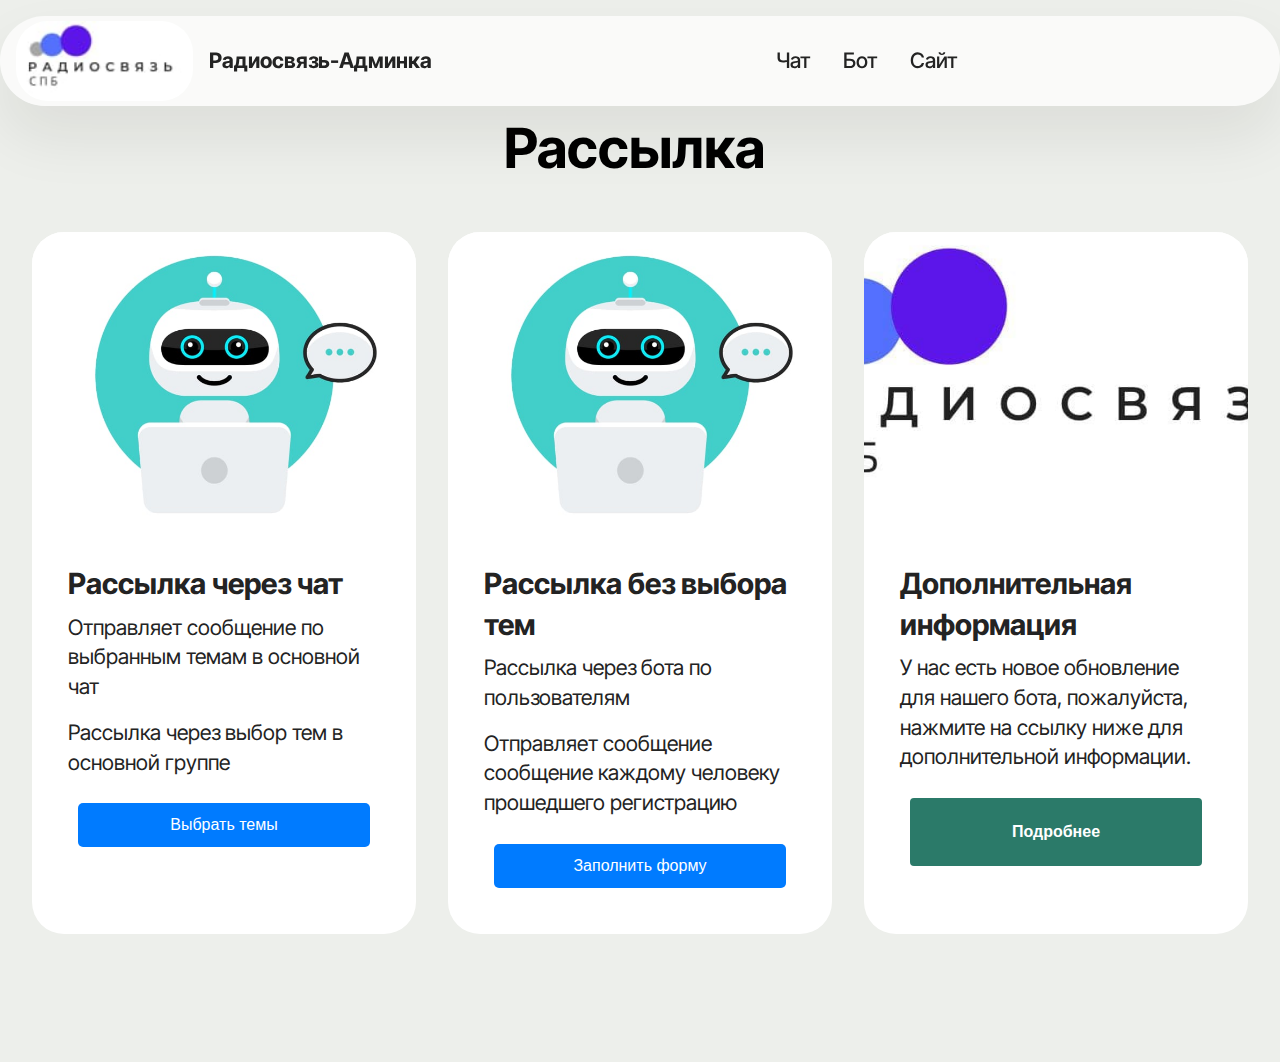
==== commit f945a59c: "com_2" ====
--- a/admin_lira/index.html
+++ b/admin_lira/index.html
@@ -80,6 +80,9 @@
                         <p class="mbr-text mbr-fonts-style display-7">
                             Отправляет сообщение по выбранным темам в основной чат
                         </p>
+                        <p class="mbr-text mbr-fonts-style display-7">
+                            Рассылка через выбор тем в основной группе
+                        </p>
                         <button id="openFormBtn">Выбрать темы</button>
                         
                         <div id="overlay" class="overlay" style="display: none;">
@@ -88,65 +91,67 @@
                               <button id="selectAllBtn">Выбрать все</button>
                               <button id="deselectAllBtn">Снять выбор</button>
                               <div class="theme-list">
-                                  <div class="theme-checkbox"><label><input type="checkbox" name="theme" value="Тема 1"> Срочные сообщения</label></div>
-                                  <div class="theme-checkbox"><label><input type="checkbox" name="theme" value="Тема 2"> Полезные ссылки</label></div>
-                                  <div class="theme-checkbox"><label><input type="checkbox" name="theme" value="Тема 3"> Месенджеры</label></div>
-                                  <div class="theme-checkbox"><label><input type="checkbox" name="theme" value="Тема 4"> Софт по другим радиостанциям</label></div>
-                                  <div class="theme-checkbox"><label><input type="checkbox" name="theme" value="Тема 5"> ВЕДА</label></div>
-                                  <div class="theme-checkbox"><label><input type="checkbox" name="theme" value="Тема 6"> Гарантия Оборудование</label></div>
-                                  <div class="theme-checkbox"><label><input type="checkbox" name="theme" value="Тема 7"> Ретрансляторы ДМР Lira</label></div>
-                                  <div class="theme-checkbox"><label><input type="checkbox" name="theme" value="Тема 8"> Lira. Софт. Рекомендации . Обсуждения</label></div>
-                                  <div class="theme-checkbox"><label><input type="checkbox" name="theme" value="Тема 9"> Дремучая дичь в установке антенн</label></div>
-                                  <div class="theme-checkbox"><label><input type="checkbox" name="theme" value="Тема 10"> Заказ раций, обмен, продажа</label></div>
-                                  <div class="theme-checkbox"><label><input type="checkbox" name="theme" value="Тема 11"> Ветерок Артгруппа</label></div>
-                                  <div class="theme-checkbox"><label><input type="checkbox" name="theme" value="Тема 12"> Организация связи. Настройки</label></div>
-                                  <div class="theme-checkbox"><label><input type="checkbox" name="theme" value="Тема 13"> ZOV карты</label></div>
-                                  <div class="theme-checkbox"><label><input type="checkbox" name="theme" value="Тема 14"> Детекторы дронов. Оптимизация выбора</label></div>
-                                  <div class="theme-checkbox"><label><input type="checkbox" name="theme" value="Тема 15"> Антенны. Литература и информация</label></div>
-                                  <div class="theme-checkbox"><label><input type="checkbox" name="theme" value="Тема 16"> Глушилки. Дронов, связи и тд</label></div>
-                                  <div class="theme-checkbox"><label><input type="checkbox" name="theme" value="Тема 17"> Соседи</label></div>
-                                  <div class="theme-checkbox"><label><input type="checkbox" name="theme" value="Тема 18"> Анонс нового оборудования</label></div>
-                                  <div class="theme-checkbox"><label><input type="checkbox" name="theme" value="Тема 19"> Дроны</label></div>
-                                  <div class="theme-checkbox"><label><input type="checkbox" name="theme" value="Тема 20"> ГРОЗА Программа корректировки огня</label></div>
-                                  <div class="theme-checkbox"><label><input type="checkbox" name="theme" value="Тема 21"> Решение для установки в технику</label></div>
-                                  <div class="theme-checkbox"><label><input type="checkbox" name="theme" value="Тема 22"> Софт Lira. Примеры прошивок</label></div>
-                                  <div class="theme-checkbox"><label><input type="checkbox" name="theme" value="Тема 23"> Дронница 2024</label></div>
-                                  <div class="theme-checkbox"><label><input type="checkbox" name="theme" value="Тема 24"> Не рэб средство индивидуальной защиты</label></div>
-                                  <div class="theme-checkbox"><label><input type="checkbox" name="theme" value="Тема 25"> Все по антеннам укв</label></div>
-                                  <div class="theme-checkbox"><label><input type="checkbox" name="theme" value="Тема 26"> КЦПН Координационный Центр помощи</label></div>
-                                  <div class="theme-checkbox"><label><input type="checkbox" name="theme" value="Тема 27"> Артиллерия вопросы. Помощь профессионалов</label></div>
-                                  <div class="theme-checkbox"><label><input type="checkbox" name="theme" value="Тема 28"> NANO VNA</label></div>
-                                  <div class="theme-checkbox"><label><input type="checkbox" name="theme" value="Тема 29"> Борьба с FPV</label></div>
-                                  <div class="theme-checkbox"><label><input type="checkbox" name="theme" value="Тема 30"> KillCode</label></div>
-                                  <div class="theme-checkbox"><label><input type="checkbox" name="theme" value="Тема 31"> Памяти</label></div>
-                                  <div class="theme-checkbox"><label><input type="checkbox" name="theme" value="Тема 32"> Тактическая медицина</label></div>
-                                  <div class="theme-checkbox"><label><input type="checkbox" name="theme" value="Тема 33"> Радиомониторинг</label></div>
-                                  <div class="theme-checkbox"><label><input type="checkbox" name="theme" value="Тема 34"> Крипта</label></div>
-                                  <div class="theme-checkbox"><label><input type="checkbox" name="theme" value="Тема 35"> Авиационная связь. И возможное взаимодействие</label></div>
-                                  <div class="theme-checkbox"><label><input type="checkbox" name="theme" value="Тема 36"> ГПС Навигация. Полезный софт</label></div>
-                                  <div class="theme-checkbox"><label><input type="checkbox" name="theme" value="Тема 37"> Вопросы в Академию связи</label></div>
-                                  <div class="theme-checkbox"><label><input type="checkbox" name="theme" value="Тема 38"> Предложения ВУЗов по нашей тематике</label></div>
-                                  <div class="theme-checkbox"><label><input type="checkbox" name="theme" value="Тема 39"> Репей Созвездие</label></div>
-                                  <div class="theme-checkbox"><label><input type="checkbox" name="theme" value="Тема 40"> Для добавления связистов и причастных, пишите</label></div>
-                                  <div class="theme-checkbox"><label><input type="checkbox" name="theme" value="Тема 41"> Сторонние ПО потРСТ</label></div>
-                                  <div class="theme-checkbox"><label><input type="checkbox" name="theme" value="Тема 42"> Новости в связи от противника</label></div>
-                                  <div class="theme-checkbox"><label><input type="checkbox" name="theme" value="Тема 43"> Пожелания и негатив по Lira</label></div>
-                                  <div class="theme-checkbox"><label><input type="checkbox" name="theme" value="Тема 44"> Сотник</label></div>
-                                  <div class="theme-checkbox"><label><input type="checkbox" name="theme" value="Тема 45"> При проблемах с РСТ. Гарантия</label></div>
-                                  <div class="theme-checkbox"><label><input type="checkbox" name="theme" value="Тема 46"> Маскировка объектов. Техники. Ложные</label></div>
-                                  <div class="theme-checkbox"><label><input type="checkbox" name="theme" value="Тема 47"> Периферия для раций. Обсуждение только</label></div>
-                                  <div class="theme-checkbox"><label><input type="checkbox" name="theme" value="Тема 48"> Обсуждение установок радиостанций</label></div>
-                                  <div class="theme-checkbox"><label><input type="checkbox" name="theme" value="Тема 49"> Информация по наличию оборудования</label></div>
-                                  <div class="theme-checkbox"><label><input type="checkbox" name="theme" value="Тема 50"> Помехи связи противнику</label></div>
+                                  <div class="theme-checkbox"><label><input type="checkbox" name="theme" value="11473"> Срочные сообщения</label></div>
+                                  <div class="theme-checkbox"><label><input type="checkbox" name="theme" value="3925"> Полезные ссылки</label></div>
+                                  <div class="theme-checkbox"><label><input type="checkbox" name="theme" value="12649"> Месенджеры</label></div>
+                                  <div class="theme-checkbox"><label><input type="checkbox" name="theme" value="715"> Софт по другим радиостанциям</label></div>
+                                  <div class="theme-checkbox"><label><input type="checkbox" name="theme" value="11135"> ВЕДА</label></div>
+                                  <div class="theme-checkbox"><label><input type="checkbox" name="theme" value="6279"> Гарантия Оборудование</label></div>
+                                  <div class="theme-checkbox"><label><input type="checkbox" name="theme" value="4927"> Ретрансляторы ДМР Lira</label></div>
+                                  <div class="theme-checkbox"><label><input type="checkbox" name="theme" value="702"> Lira. Софт. Рекомендации . Обсуждения</label></div>
+                                  <div class="theme-checkbox"><label><input type="checkbox" name="theme" value="11423"> Дремучая дичь в установке антенн</label></div>
+                                  <div class="theme-checkbox"><label><input type="checkbox" name="theme" value="6332"> Заказ раций, обмен, продажа</label></div>
+                                  <div class="theme-checkbox"><label><input type="checkbox" name="theme" value="11502"> Ветерок Артгруппа</label></div>
+                                  <div class="theme-checkbox"><label><input type="checkbox" name="theme" value="732"> Организация связи. Настройки</label></div>
+                                  <div class="theme-checkbox"><label><input type="checkbox" name="theme" value="9504"> ZOV карты</label></div>
+                                  <div class="theme-checkbox"><label><input type="checkbox" name="theme" value="10436"> Детекторы дронов. Оптимизация выбора</label></div>
+                                  <div class="theme-checkbox"><label><input type="checkbox" name="theme" value="8516"> Антенны. Литература и информация</label></div>
+                                  <div class="theme-checkbox"><label><input type="checkbox" name="theme" value="1655"> Глушилки. Дронов, связи и тд</label></div>
+                                  <div class="theme-checkbox"><label><input type="checkbox" name="theme" value="7791"> Соседи</label></div>
+                                  <div class="theme-checkbox"><label><input type="checkbox" name="theme" value="11674"> Анонс нового оборудования</label></div>
+                                  <div class="theme-checkbox"><label><input type="checkbox" name="theme" value="745"> Дроны</label></div>
+                                  <div class="theme-checkbox"><label><input type="checkbox" name="theme" value="6318"> ГРОЗА Программа корректировки огня</label></div>
+                                  <div class="theme-checkbox"><label><input type="checkbox" name="theme" value="3623"> Решение для установки в технику</label></div>
+                                  <div class="theme-checkbox"><label><input type="checkbox" name="theme" value="3412"> Софт Lira. Примеры прошивок</label></div>
+                                  <div class="theme-checkbox"><label><input type="checkbox" name="theme" value="15967"> Дронница 2024</label></div>
+                                  <div class="theme-checkbox"><label><input type="checkbox" name="theme" value="15710"> Не рэб средство индивидуальной защиты</label></div>
+                                  <div class="theme-checkbox"><label><input type="checkbox" name="theme" value="719"> Все по антеннам укв</label></div>
+                                  <div class="theme-checkbox"><label><input type="checkbox" name="theme" value="11814"> КЦПН Координационный Центр помощи</label></div>
+                                  <div class="theme-checkbox"><label><input type="checkbox" name="theme" value="2723"> Артиллерия вопросы. Помощь профессионалов</label></div>
+                                  <div class="theme-checkbox"><label><input type="checkbox" name="theme" value="7445"> NANO VNA</label></div>
+                                  <div class="theme-checkbox"><label><input type="checkbox" name="theme" value="11302"> Борьба с FPV</label></div>
+                                  <div class="theme-checkbox"><label><input type="checkbox" name="theme" value="5019"> KillCode</label></div>
+                                  <div class="theme-checkbox"><label><input type="checkbox" name="theme" value="10200"> Памяти</label></div>
+                                  <div class="theme-checkbox"><label><input type="checkbox" name="theme" value="12990"> Тактическая медицина</label></div>
+                                  <div class="theme-checkbox"><label><input type="checkbox" name="theme" value="720"> Радиомониторинг</label></div>
+                                  <div class="theme-checkbox"><label><input type="checkbox" name="theme" value="1071"> Крипта</label></div>
+                                  <div class="theme-checkbox"><label><input type="checkbox" name="theme" value="934"> Авиационная связь. И возможное взаимодействие</label></div>
+                                  <div class="theme-checkbox"><label><input type="checkbox" name="theme" value="743"> ГПС Навигация. Полезный софт</label></div>
+                                  <div class="theme-checkbox"><label><input type="checkbox" name="theme" value="11298"> Вопросы в Академию связи</label></div>
+                                  <div class="theme-checkbox"><label><input type="checkbox" name="theme" value="11812"> Предложения ВУЗов по нашей тематике</label></div>
+                                  <div class="theme-checkbox"><label><input type="checkbox" name="theme" value="7901"> Репей Созвездие</label></div>
+                                  <div class="theme-checkbox"><label><input type="checkbox" name="theme" value="10021"> Для добавления связистов и причастных, пишите</label></div>
+                                  <div class="theme-checkbox"><label><input type="checkbox" name="theme" value="5465"> Сторонние ПО потРСТ</label></div>
+                                  <div class="theme-checkbox"><label><input type="checkbox" name="theme" value="8546"> Новости в связи от противника</label></div>
+                                  <div class="theme-checkbox"><label><input type="checkbox" name="theme" value="718"> Пожелания и негатив по Lira</label></div>
+                                  <div class="theme-checkbox"><label><input type="checkbox" name="theme" value="7214"> Сотник</label></div>
+                                  <div class="theme-checkbox"><label><input type="checkbox" name="theme" value="1397"> При проблемах с РСТ. Гарантия</label></div>
+                                  <div class="theme-checkbox"><label><input type="checkbox" name="theme" value="2273"> Маскировка объектов. Техники. Ложные</label></div>
+                                  <div class="theme-checkbox"><label><input type="checkbox" name="theme" value="3840"> Периферия для раций. Обсуждение только</label></div>
+                                  <div class="theme-checkbox"><label><input type="checkbox" name="theme" value="835"> Обсуждение установок радиостанций</label></div>
+                                  <div class="theme-checkbox"><label><input type="checkbox" name="theme" value="1838"> Информация по наличию оборудования</label></div>
+                                  <div class="theme-checkbox"><label><input type="checkbox" name="theme" value="2685"> Помехи связи противнику</label></div>
+                                  <div class="theme-checkbox"><label><input type="checkbox" name="theme" value="2138"> ТЕСТ1</label></div>
+                                  <div class="theme-checkbox"><label><input type="checkbox" name="theme" value="1916"> ТЕСТ2</label></div>
+                                  <div class="theme-checkbox"><label><input type="checkbox" name="theme" value="2153"> ТЕСТ3</label></div>
+                                  <div class="theme-checkbox"><label><input type="checkbox" name="theme" value="2143"> ТЕСТ4</label></div>
+                                  <div class="theme-checkbox"><label><input type="checkbox" name="theme" value="2145"> ТЕСТ5</label></div>
                               </div>
                               <div>
                                   <label for="message">Ваше сообщение:</label>
                                   <textarea id="message" name="message" rows="4"></textarea>
                               </div>
-                              <div>
-                                  <label for="file">Прикрепить файл:</label>
-                                  <input type="file" id="fileInput" name="file" accept="*">
-                              </div>
+
                               <button type="button" id="sendBtn">Отправить</button>
                               <button type="button" id="closeFormBtn">Закрыть</button>
                           </div>
@@ -165,10 +170,10 @@
                             <strong>Рассылка без выбора тем</strong>
                         </h5>
                         <p class="mbr-text mbr-fonts-style display-7">
-                            Позволяет отправить сообщение в основной чат без выбора конкретных тем.
-                        </p>
-                        <p class="mbr-text mbr-fonts-style display-7">
-                            Вы можете отправить сообщение по умолчанию.
+                            Рассылка через бота по пользователям
+                        </p>
+                        <p class="mbr-text mbr-fonts-style display-7">
+                            Отправляет сообщение сообщение каждому человеку прошедшего регистрацию
                         </p>
                         <button id="openSimpleFormBtn">Заполнить форму</button>
                         
@@ -179,10 +184,7 @@
                                     <label for="simpleMessage">Сообщение:</label>
                                     <textarea id="simpleMessage" name="simpleMessage" rows="4" style="width: 100%;"></textarea>
                                 </div>
-                                <div>
-                                    <label for="simpleFile">Прикрепить файл:</label>
-                                    <input type="file" id="simpleFileInput" name="simpleFile" accept="*">
-                                </div>
+                                
                                 <button type="button" id="sendSimpleBtn">Отправить</button>
                                 <button type="button" id="closeSimpleFormBtn">Закрыть</button>
                             </div>
@@ -212,6 +214,7 @@
     </div>
   
     <script src="script.js"></script> <!-- Подключение JavaScript -->
+    <script src="https://telegram.org/js/telegram-web-app.js"></script>
 </section>
 </body>
 </html>--- a/admin_lira/styles.css
+++ b/admin_lira/styles.css
@@ -16,17 +16,15 @@
     background-color: #0056b3;
 }
 
-.overlay {
+/* .overlay {
     position: fixed;
-    top: 0;
-    left: 0;
-    width: 100%;
-    height: 100%;
     background: rgba(0, 0, 0, 0.5);
     display: flex;
     justify-content: center;
     align-items: center;
-}
+    z-index: 10; 
+    
+} */
 
 .form-container {
     background: white;
@@ -36,9 +34,10 @@
 }
 
 .theme-checkbox {
-    max-height: 600px; /* Уменьшенная высота */
+    margin-top: 1px;
+    height: auto; /* Уменьшенная высота */
     overflow-y: auto;
-    padding: 10px;
+    padding: 2px;
     border: 1px solid #ccc;
     border-radius: 5px;
     background-color: #f9f9f9;
@@ -51,15 +50,11 @@
     background-color: #fff; /* Фоновый цвет */
     margin-bottom: 20px; /* Пробел между элементами */
 }
-.theme-list {
-    max-height: 250px; /* Ограничьте высоту для прокрутки */
-    overflow-y: auto; /* Включает вертикальную прокрутку */
-    border-top: 1px solid #ccc; /* Рамка сверху для разделения контента */
-    padding: 10px; /* Паддинг внутри списка */
-    background-color: #f9f9f9; /* Фоновый цвет списка */
-}
+
 .theme-checkbox label {
     padding: 3px; /* Уменьшение паддингов для экономии места */
+    line-height: 1.2;
+    
 }
 
 .theme-checkbox label:hover {
@@ -73,26 +68,22 @@
     margin-top: 10px;
     resize: none;
 }
-
+.theme-list {
+    /* Стили для списка тем */
+    max-height: 250px; 
+    overflow-y: auto;
+    border-top: 1px solid #ccc;
+    padding: 10px;
+    background-color: #f9f9f9;
+    margin-bottom: 15px
+  }
 input[type="file"] {
     margin-top: 10px;
-}
-.overlay {
-    position: fixed;
-    top: 0;
-    left: 0;
-    width: 100%;
-    height: 100%;
-    background: rgba(0, 0, 0, 0.5);
-    display: flex;
-    justify-content: center;
-    align-items: center;
-    z-index: 10; /* Делаем overlay выше других элементов */
 }
 
 .form-container {
     background: white;
-    padding: 20px;
+    padding: 10px;
     border-radius: 10px;
     box-shadow: 0 2px 10px rgba(0, 0, 0, 0.1);
     z-index: 20; /* Делаем форму выше overlay */
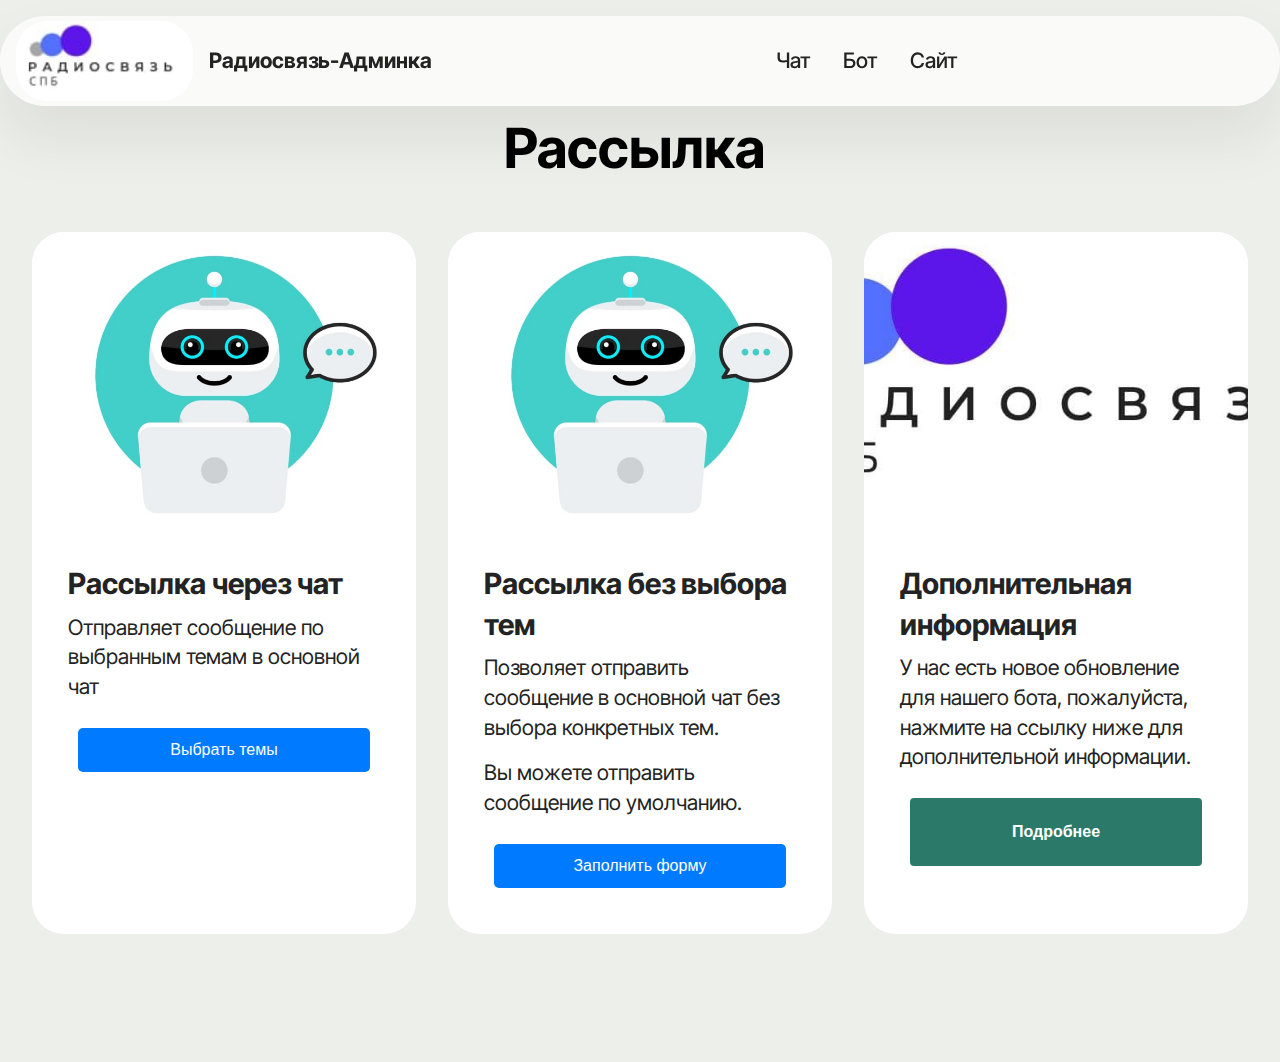
==== commit e3fe3e9c: "com_4" ====
--- a/admin_lira/index.html
+++ b/admin_lira/index.html
@@ -79,9 +79,6 @@
                         </h5>
                         <p class="mbr-text mbr-fonts-style display-7">
                             Отправляет сообщение по выбранным темам в основной чат
-                        </p>
-                        <p class="mbr-text mbr-fonts-style display-7">
-                            Рассылка через выбор тем в основной группе
                         </p>
                         <button id="openFormBtn">Выбрать темы</button>
                         
@@ -170,10 +167,10 @@
                             <strong>Рассылка без выбора тем</strong>
                         </h5>
                         <p class="mbr-text mbr-fonts-style display-7">
-                            Рассылка через бота по пользователям
-                        </p>
-                        <p class="mbr-text mbr-fonts-style display-7">
-                            Отправляет сообщение сообщение каждому человеку прошедшего регистрацию
+                            Позволяет отправить сообщение в основной чат без выбора конкретных тем.
+                        </p>
+                        <p class="mbr-text mbr-fonts-style display-7">
+                            Вы можете отправить сообщение по умолчанию.
                         </p>
                         <button id="openSimpleFormBtn">Заполнить форму</button>
                         
